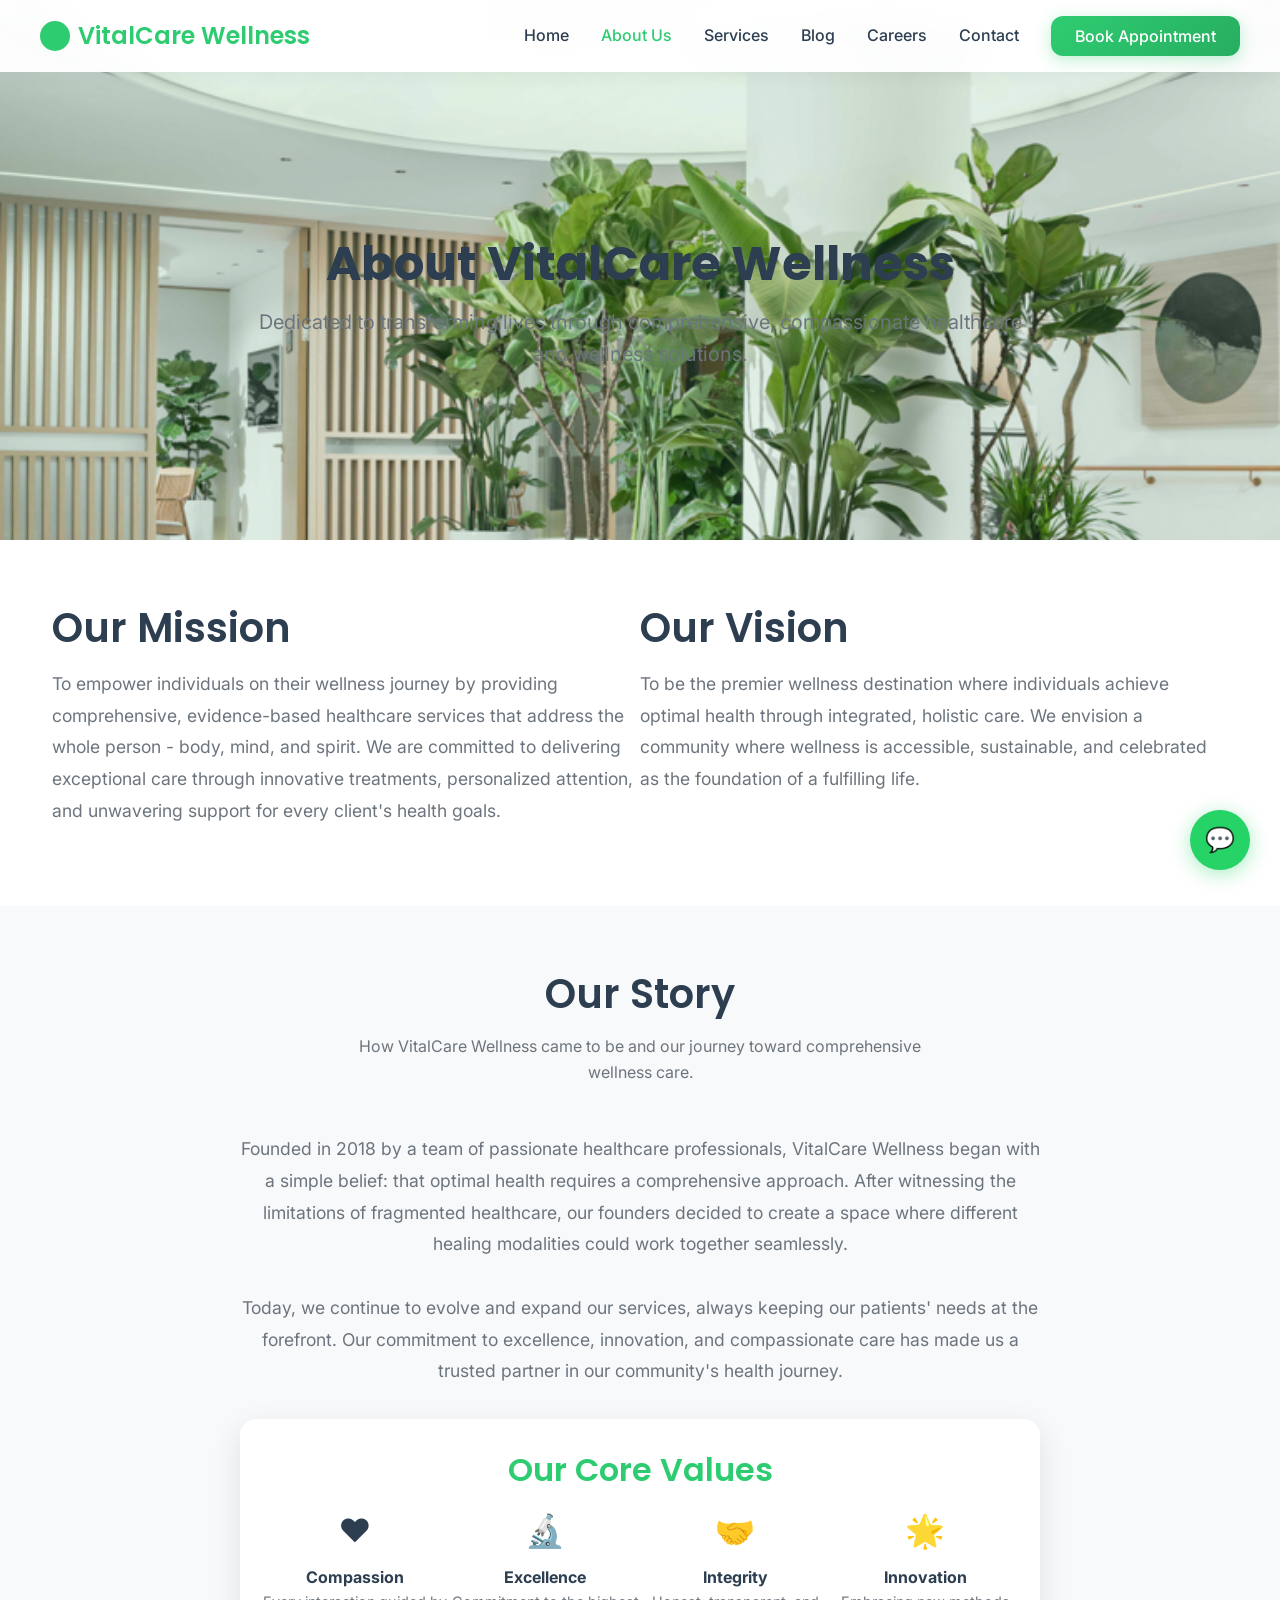
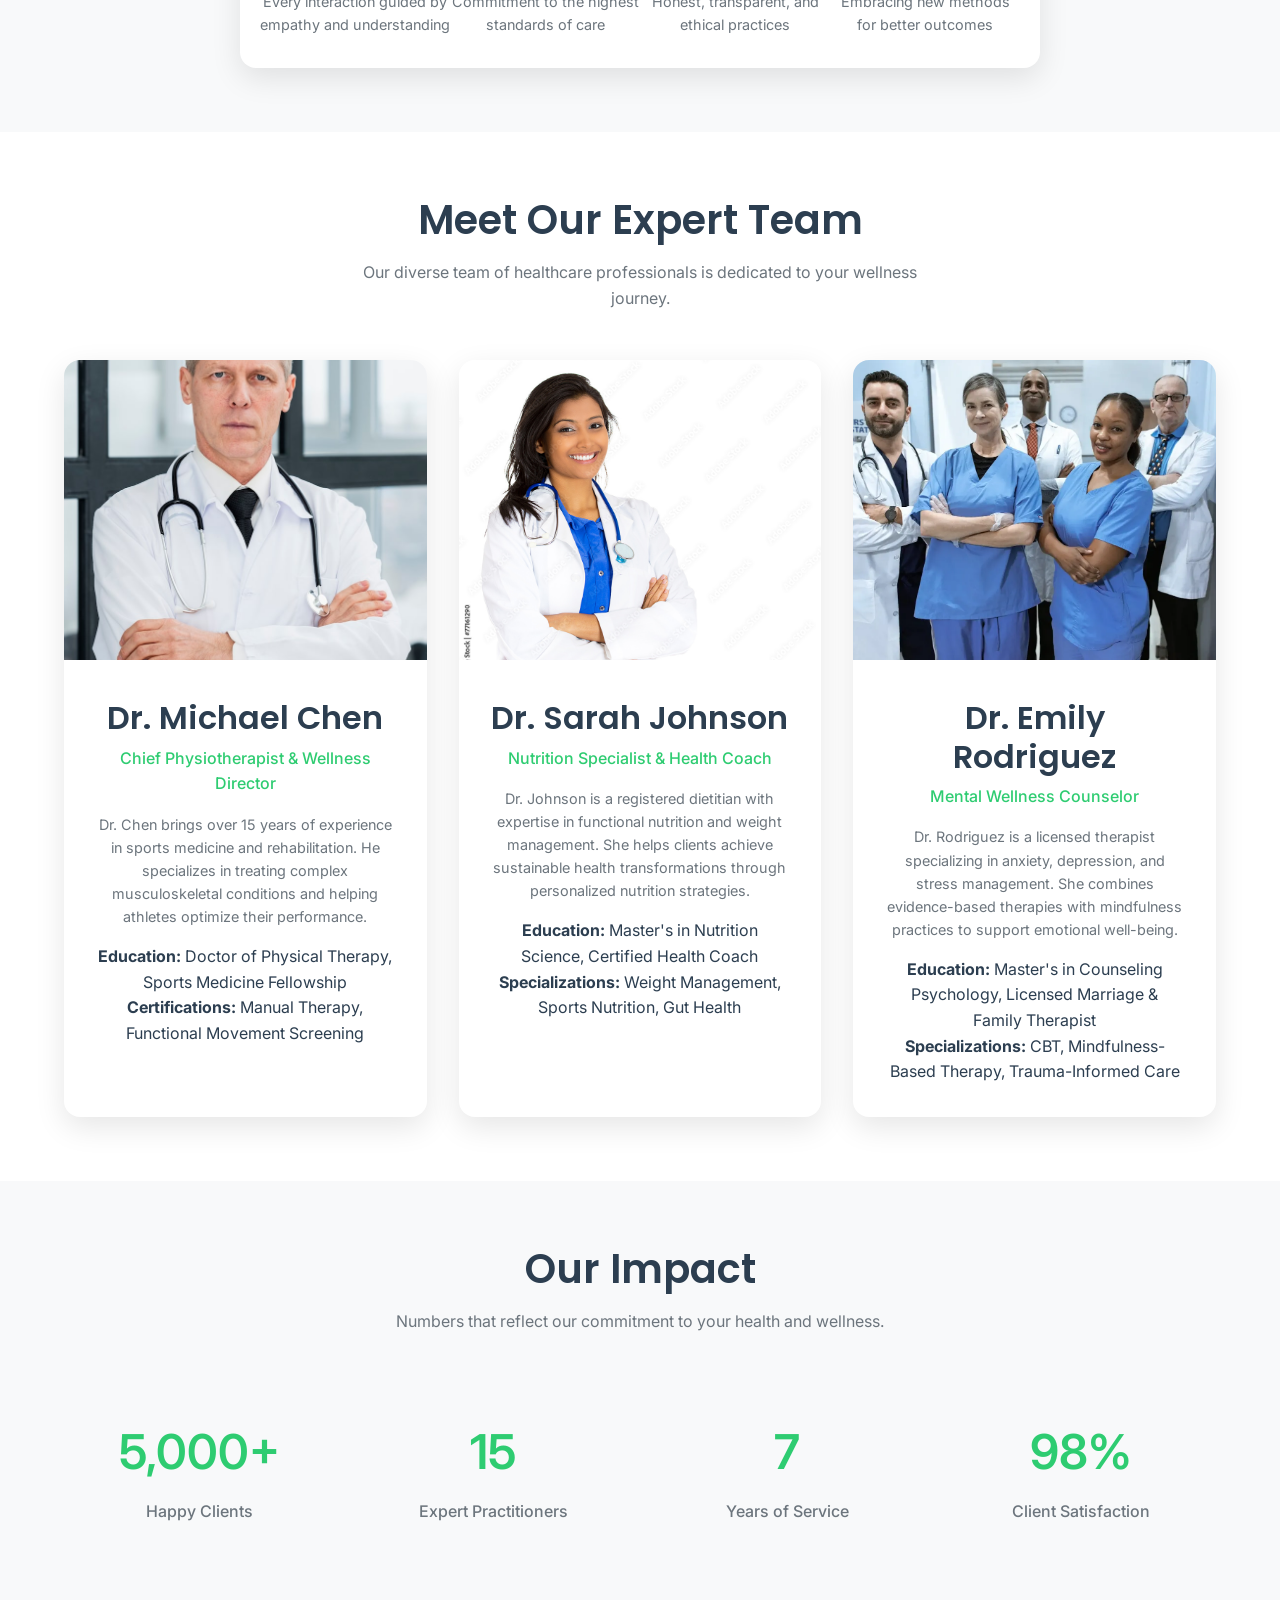
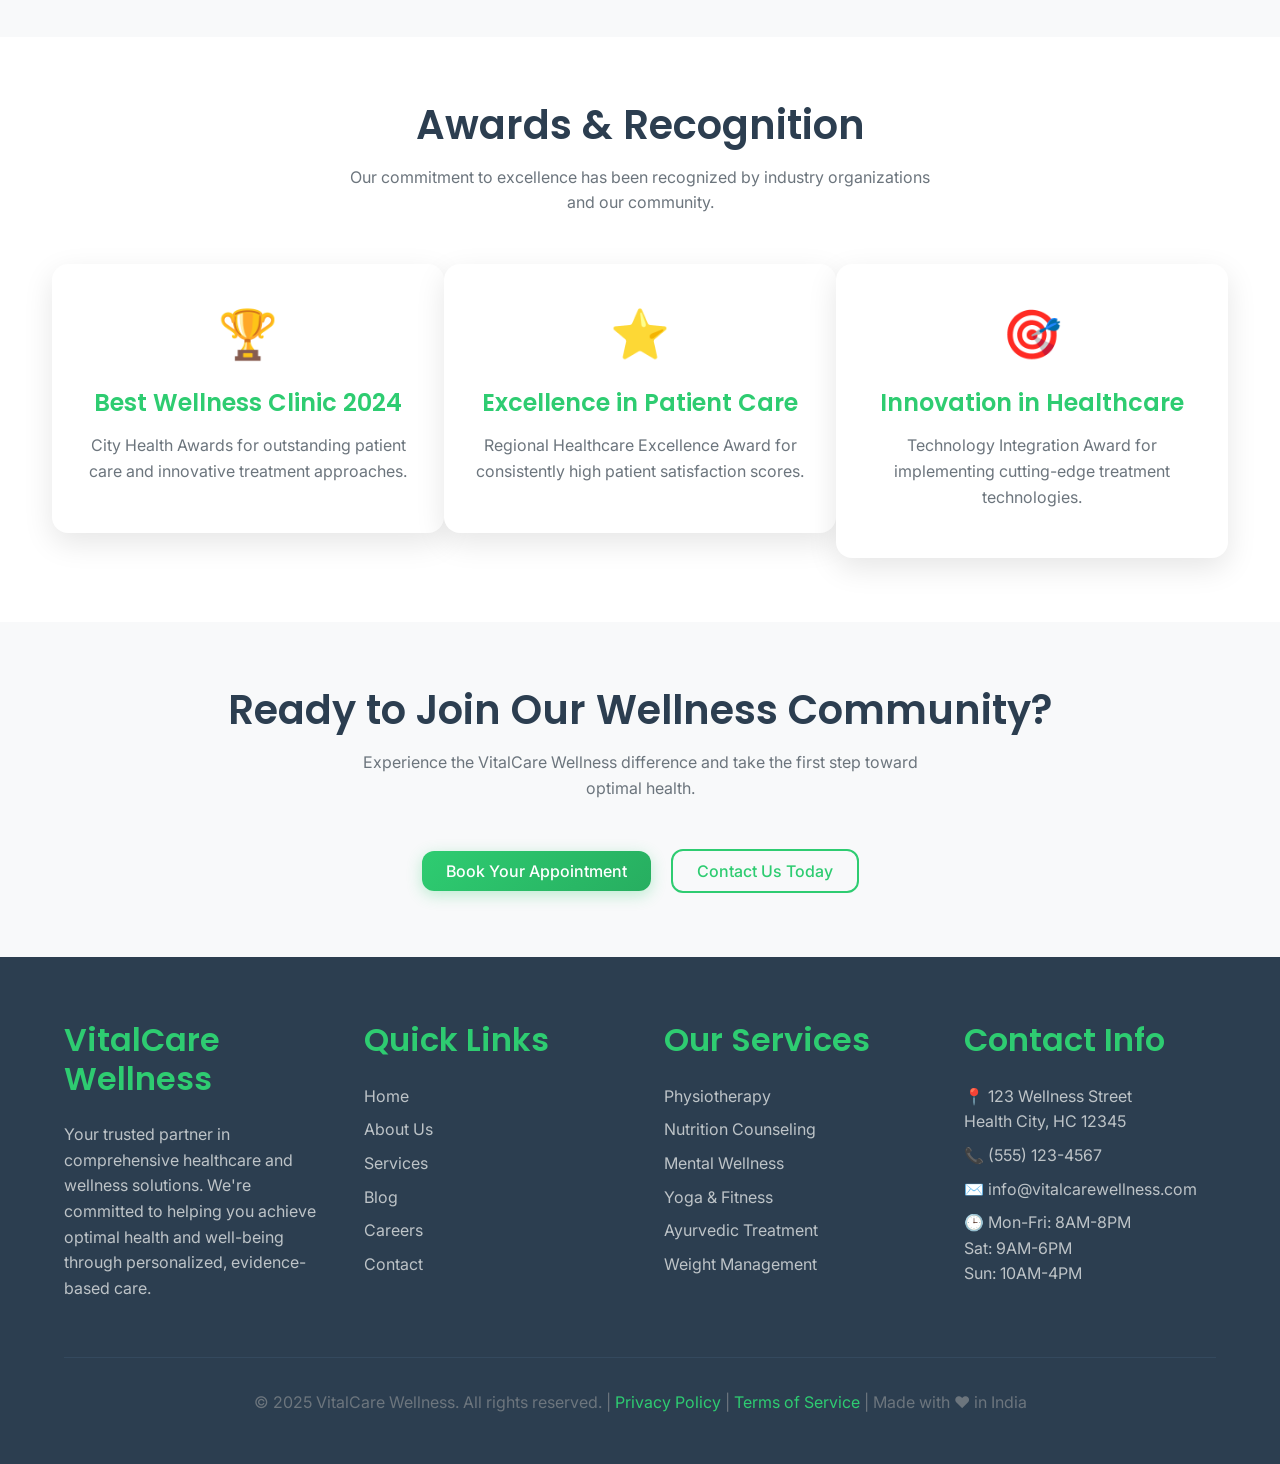
==== about.html @ dd7f4ce3 "Website" ====
<!DOCTYPE html>
<html lang="en">
<head>
    <meta charset="UTF-8">
    <meta name="viewport" content="width=device-width, initial-scale=1.0">
    <meta name="description" content="Learn about VitalCare Wellness - our mission, vision, and dedicated team of healthcare professionals committed to your well-being.">
    <meta name="keywords" content="about VitalCare Wellness, healthcare team, mission, vision, wellness clinic">
    <title>About Us - VitalCare Wellness</title>
    <link rel="stylesheet" href="./css/styles.css">
    <link rel="icon" type="image/x-icon" href="data:image/svg+xml,<svg xmlns='http://www.w3.org/2000/svg' viewBox='0 0 100 100'><text y='.9em' font-size='90'>🏥</text></svg>">
</head>
<body>
    <!-- Header -->
    <header class="header" id="header">
        <nav class="navbar container">
            <a href="index.html" class="logo">VitalCare Wellness</a>
            
            <ul class="nav-menu">
                <li class="nav-item">
                    <a href="index.html" class="nav-link">Home</a>
                </li>
                <li class="nav-item">
                    <a href="about.html" class="nav-link active">About Us</a>
                </li>
                <li class="nav-item dropdown">
                    <a href="index.html#services" class="nav-link">Services</a>
                    <ul class="dropdown-menu">
                        <li><a href="services/physiotherapy.html" class="dropdown-item">Physiotherapy</a></li>
                        <li><a href="services/nutrition.html" class="dropdown-item">Nutrition Counseling</a></li>
                        <li><a href="services/mental-wellness.html" class="dropdown-item">Mental Wellness</a></li>
                        <li><a href="services/yoga-fitness.html" class="dropdown-item">Yoga & Fitness</a></li>
                        <li><a href="services/ayurveda.html" class="dropdown-item">Ayurvedic Treatment</a></li>
                        <li><a href="services/weight-management.html" class="dropdown-item">Weight Management</a></li>
                    </ul>
                </li>
                <li class="nav-item">
                    <a href="blog.html" class="nav-link">Blog</a>
                </li>
                <li class="nav-item">
                    <a href="career.html" class="nav-link">Careers</a>
                </li>
                <li class="nav-item">
                    <a href="contact.html" class="nav-link">Contact</a>
                </li>
                <li class="nav-item">
                    <a href="index.html#appointment" class="btn btn-primary">Book Appointment</a>
                </li>
            </ul>
            
            <button class="mobile-menu-toggle">☰</button>
        </nav>
        
        <!-- Mobile Menu -->
        <div class="mobile-menu">
            <ul class="mobile-nav-menu">
                <li><a href="index.html" class="mobile-nav-link">Home</a></li>
                <li><a href="about.html" class="mobile-nav-link">About Us</a></li>
                <li><a href="index.html#services" class="mobile-nav-link">Services</a></li>
                <li><a href="services/physiotherapy.html" class="mobile-nav-link">Physiotherapy</a></li>
                <li><a href="services/nutrition.html" class="mobile-nav-link">Nutrition Counseling</a></li>
                <li><a href="services/mental-wellness.html" class="mobile-nav-link">Mental Wellness</a></li>
                <li><a href="services/yoga-fitness.html" class="mobile-nav-link">Yoga & Fitness</a></li>
                <li><a href="services/ayurveda.html" class="mobile-nav-link">Ayurvedic Treatment</a></li>
                <li><a href="services/weight-management.html" class="mobile-nav-link">Weight Management</a></li>
                <li><a href="blog.html" class="mobile-nav-link">Blog</a></li>
                <li><a href="career.html" class="mobile-nav-link">Careers</a></li>
                <li><a href="contact.html" class="mobile-nav-link">Contact</a></li>
                <li><a href="index.html#appointment" class="btn btn-primary">Book Appointment</a></li>
            </ul>
        </div>
    </header>

    <!-- Hero Section -->
    <section class="hero" style="background: linear-gradient(135deg, rgba(46, 204, 113, 0.1), rgba(39, 174, 96, 0.1)), url('./images/clinic-interior.jpg') center/cover; min-height: 60vh;">
        <div class="container">
            <div class="hero-content" style="padding-top: 100px; text-align: center;">
                <h1 class="hero-title" style="font-size: 3rem; margin-bottom: 1rem;">About VitalCare Wellness</h1>
                <p class="hero-subtitle" style="font-size: 1.25rem; max-width: 800px; margin: 0 auto 2rem;">Dedicated to transforming lives through comprehensive, compassionate healthcare and wellness solutions.</p>
            </div>
        </div>
    </section>

    <!-- Mission & Vision -->
    <section class="section">
        <div class="container">
            <div class="row">
                <div class="col-6">
                    <h2>Our Mission</h2>
                    <p style="font-size: 1.1rem; color: var(--text-light); line-height: 1.8;">To empower individuals on their wellness journey by providing comprehensive, evidence-based healthcare services that address the whole person - body, mind, and spirit. We are committed to delivering exceptional care through innovative treatments, personalized attention, and unwavering support for every client's health goals.</p>
                </div>
                <div class="col-6">
                    <h2>Our Vision</h2>
                    <p style="font-size: 1.1rem; color: var(--text-light); line-height: 1.8;">To be the premier wellness destination where individuals achieve optimal health through integrated, holistic care. We envision a community where wellness is accessible, sustainable, and celebrated as the foundation of a fulfilling life.</p>
                </div>
            </div>
        </div>
    </section>

    <!-- Our Story -->
    <section class="section bg-light">
        <div class="container">
            <div class="section-title">
                <h2>Our Story</h2>
                <p class="section-subtitle">How VitalCare Wellness came to be and our journey toward comprehensive wellness care.</p>
            </div>
            
            <div style="max-width: 800px; margin: 0 auto; text-align: center;">
                <p style="font-size: 1.1rem; color: var(--text-light); line-height: 1.8; margin-bottom: 2rem;">Founded in 2018 by a team of passionate healthcare professionals, VitalCare Wellness began with a simple belief: that optimal health requires a comprehensive approach. After witnessing the limitations of fragmented healthcare, our founders decided to create a space where different healing modalities could work together seamlessly.</p>
                
                <p style="font-size: 1.1rem; color: var(--text-light); line-height: 1.8; margin-bottom: 2rem;">Today, we continue to evolve and expand our services, always keeping our patients' needs at the forefront. Our commitment to excellence, innovation, and compassionate care has made us a trusted partner in our community's health journey.</p>
                
                <div style="background: var(--white); padding: 2rem; border-radius: var(--border-radius-lg); box-shadow: 0 10px 30px rgba(0, 0, 0, 0.1); margin-top: 2rem;">
                    <h3 style="color: var(--primary-green); margin-bottom: 1rem;">Our Core Values</h3>
                    <div class="row">
                        <div class="col-3">
                            <div style="text-align: center;">
                                <div style="font-size: 2rem; margin-bottom: 0.5rem;">❤️</div>
                                <strong>Compassion</strong>
                                <p style="color: var(--text-light); font-size: 0.9rem; margin: 0;">Every interaction guided by empathy and understanding</p>
                            </div>
                        </div>
                        <div class="col-3">
                            <div style="text-align: center;">
                                <div style="font-size: 2rem; margin-bottom: 0.5rem;">🔬</div>
                                <strong>Excellence</strong>
                                <p style="color: var(--text-light); font-size: 0.9rem; margin: 0;">Commitment to the highest standards of care</p>
                            </div>
                        </div>
                        <div class="col-3">
                            <div style="text-align: center;">
                                <div style="font-size: 2rem; margin-bottom: 0.5rem;">🤝</div>
                                <strong>Integrity</strong>
                                <p style="color: var(--text-light); font-size: 0.9rem; margin: 0;">Honest, transparent, and ethical practices</p>
                            </div>
                        </div>
                        <div class="col-3">
                            <div style="text-align: center;">
                                <div style="font-size: 2rem; margin-bottom: 0.5rem;">🌟</div>
                                <strong>Innovation</strong>
                                <p style="color: var(--text-light); font-size: 0.9rem; margin: 0;">Embracing new methods for better outcomes</p>
                            </div>
                        </div>
                    </div>
                </div>
            </div>
        </div>
    </section>

    <!-- Team Section -->
    <section class="section">
        <div class="container">
            <div class="section-title">
                <h2>Meet Our Expert Team</h2>
                <p class="section-subtitle">Our diverse team of healthcare professionals is dedicated to your wellness journey.</p>
            </div>
            
            <div class="team-grid">
                <div class="team-card">
                    <img src="./images/doctor-male.jpg" alt="Dr. Michael Chen" class="team-image">
                    <div class="team-content">
                        <h3 class="team-name">Dr. Michael Chen</h3>
                        <p class="team-specialization">Chief Physiotherapist & Wellness Director</p>
                        <p class="team-bio">Dr. Chen brings over 15 years of experience in sports medicine and rehabilitation. He specializes in treating complex musculoskeletal conditions and helping athletes optimize their performance.</p>
                        <div style="margin-top: 1rem;">
                            <strong>Education:</strong> Doctor of Physical Therapy, Sports Medicine Fellowship<br>
                            <strong>Certifications:</strong> Manual Therapy, Functional Movement Screening
                        </div>
                    </div>
                </div>
                
                <div class="team-card">
                    <img src="./images/doctor-female.jpg" alt="Dr. Sarah Johnson" class="team-image">
                    <div class="team-content">
                        <h3 class="team-name">Dr. Sarah Johnson</h3>
                        <p class="team-specialization">Nutrition Specialist & Health Coach</p>
                        <p class="team-bio">Dr. Johnson is a registered dietitian with expertise in functional nutrition and weight management. She helps clients achieve sustainable health transformations through personalized nutrition strategies.</p>
                        <div style="margin-top: 1rem;">
                            <strong>Education:</strong> Master's in Nutrition Science, Certified Health Coach<br>
                            <strong>Specializations:</strong> Weight Management, Sports Nutrition, Gut Health
                        </div>
                    </div>
                </div>
                
                <div class="team-card">
                    <img src="./images/team-member.jpg" alt="Dr. Emily Rodriguez" class="team-image">
                    <div class="team-content">
                        <h3 class="team-name">Dr. Emily Rodriguez</h3>
                        <p class="team-specialization">Mental Wellness Counselor</p>
                        <p class="team-bio">Dr. Rodriguez is a licensed therapist specializing in anxiety, depression, and stress management. She combines evidence-based therapies with mindfulness practices to support emotional well-being.</p>
                        <div style="margin-top: 1rem;">
                            <strong>Education:</strong> Master's in Counseling Psychology, Licensed Marriage & Family Therapist<br>
                            <strong>Specializations:</strong> CBT, Mindfulness-Based Therapy, Trauma-Informed Care
                        </div>
                    </div>
                </div>
            </div>
        </div>
    </section>

    <!-- Statistics -->
    <section class="section bg-light">
        <div class="container">
            <div class="section-title">
                <h2>Our Impact</h2>
                <p class="section-subtitle">Numbers that reflect our commitment to your health and wellness.</p>
            </div>
            
            <div class="row">
                <div class="col-3">
                    <div style="text-align: center; padding: 2rem;">
                        <div style="font-size: 3rem; font-weight: 600; color: var(--primary-green); margin-bottom: 0.5rem;">5,000+</div>
                        <p style="color: var(--text-light); font-weight: 500;">Happy Clients</p>
                    </div>
                </div>
                <div class="col-3">
                    <div style="text-align: center; padding: 2rem;">
                        <div style="font-size: 3rem; font-weight: 600; color: var(--primary-green); margin-bottom: 0.5rem;">15</div>
                        <p style="color: var(--text-light); font-weight: 500;">Expert Practitioners</p>
                    </div>
                </div>
                <div class="col-3">
                    <div style="text-align: center; padding: 2rem;">
                        <div style="font-size: 3rem; font-weight: 600; color: var(--primary-green); margin-bottom: 0.5rem;">7</div>
                        <p style="color: var(--text-light); font-weight: 500;">Years of Service</p>
                    </div>
                </div>
                <div class="col-3">
                    <div style="text-align: center; padding: 2rem;">
                        <div style="font-size: 3rem; font-weight: 600; color: var(--primary-green); margin-bottom: 0.5rem;">98%</div>
                        <p style="color: var(--text-light); font-weight: 500;">Client Satisfaction</p>
                    </div>
                </div>
            </div>
        </div>
    </section>

    <!-- Awards & Recognition -->
    <section class="section">
        <div class="container">
            <div class="section-title">
                <h2>Awards & Recognition</h2>
                <p class="section-subtitle">Our commitment to excellence has been recognized by industry organizations and our community.</p>
            </div>
            
            <div class="row">
                <div class="col-4">
                    <div style="background: var(--white); padding: 2rem; border-radius: var(--border-radius-lg); box-shadow: 0 10px 30px rgba(0, 0, 0, 0.1); text-align: center;">
                        <div style="font-size: 3rem; margin-bottom: 1rem;">🏆</div>
                        <h4 style="color: var(--primary-green); margin-bottom: 1rem;">Best Wellness Clinic 2024</h4>
                        <p style="color: var(--text-light);">City Health Awards for outstanding patient care and innovative treatment approaches.</p>
                    </div>
                </div>
                
                <div class="col-4">
                    <div style="background: var(--white); padding: 2rem; border-radius: var(--border-radius-lg); box-shadow: 0 10px 30px rgba(0, 0, 0, 0.1); text-align: center;">
                        <div style="font-size: 3rem; margin-bottom: 1rem;">⭐</div>
                        <h4 style="color: var(--primary-green); margin-bottom: 1rem;">Excellence in Patient Care</h4>
                        <p style="color: var(--text-light);">Regional Healthcare Excellence Award for consistently high patient satisfaction scores.</p>
                    </div>
                </div>
                
                <div class="col-4">
                    <div style="background: var(--white); padding: 2rem; border-radius: var(--border-radius-lg); box-shadow: 0 10px 30px rgba(0, 0, 0, 0.1); text-align: center;">
                        <div style="font-size: 3rem; margin-bottom: 1rem;">🎯</div>
                        <h4 style="color: var(--primary-green); margin-bottom: 1rem;">Innovation in Healthcare</h4>
                        <p style="color: var(--text-light);">Technology Integration Award for implementing cutting-edge treatment technologies.</p>
                    </div>
                </div>
            </div>
        </div>
    </section>

    <!-- CTA Section -->
    <section class="section bg-light">
        <div class="container">
            <div class="section-title">
                <h2>Ready to Join Our Wellness Community?</h2>
                <p class="section-subtitle">Experience the VitalCare Wellness difference and take the first step toward optimal health.</p>
            </div>
            
            <div class="text-center">
                <a href="index.html#appointment" class="btn btn-primary" style="margin-right: 1rem;">Book Your Appointment</a>
                <a href="contact.html" class="btn btn-outline">Contact Us Today</a>
            </div>
        </div>
    </section>

    <!-- Footer -->
    <footer class="footer">
        <div class="container">
            <div class="footer-content">
                <div class="footer-section">
                    <h3>VitalCare Wellness</h3>
                    <p>Your trusted partner in comprehensive healthcare and wellness solutions. We're committed to helping you achieve optimal health and well-being through personalized, evidence-based care.</p>
                </div>
                
                <div class="footer-section">
                    <h3>Quick Links</h3>
                    <ul class="footer-links">
                        <li><a href="index.html">Home</a></li>
                        <li><a href="about.html">About Us</a></li>
                        <li><a href="index.html#services">Services</a></li>
                        <li><a href="blog.html">Blog</a></li>
                        <li><a href="career.html">Careers</a></li>
                        <li><a href="contact.html">Contact</a></li>
                    </ul>
                </div>
                
                <div class="footer-section">
                    <h3>Our Services</h3>
                    <ul class="footer-links">
                        <li><a href="services/physiotherapy.html">Physiotherapy</a></li>
                        <li><a href="services/nutrition.html">Nutrition Counseling</a></li>
                        <li><a href="services/mental-wellness.html">Mental Wellness</a></li>
                        <li><a href="services/yoga-fitness.html">Yoga & Fitness</a></li>
                        <li><a href="services/ayurveda.html">Ayurvedic Treatment</a></li>
                        <li><a href="services/weight-management.html">Weight Management</a></li>
                    </ul>
                </div>
                
                <div class="footer-section">
                    <h3>Contact Info</h3>
                    <p>📍 123 Wellness Street<br>Health City, HC 12345</p>
                    <p>📞 (555) 123-4567</p>
                    <p>✉️ info@vitalcarewellness.com</p>
                    <p>🕒 Mon-Fri: 8AM-8PM<br>Sat: 9AM-6PM<br>Sun: 10AM-4PM</p>
                </div>
            </div>
            
            <div class="footer-bottom">
                <p>&copy; 2025 VitalCare Wellness. All rights reserved. | <a href="privacy.html">Privacy Policy</a> | <a href="terms.html">Terms of Service</a> | Made with ❤️ in India</p>
            </div>
        </div>
    </footer>

    <!-- WhatsApp Button -->
    <a href="#" class="whatsapp-btn" title="Chat with us on WhatsApp">💬</a>

    <script src="./js/main.js"></script>
</body>
</html>
---- css/styles.css ----
/* Import Fonts */
@import url('https://fonts.googleapis.com/css2?family=Poppins:wght@600&family=Inter:wght@400;500;600&display=swap');

/* CSS Variables - Design System */
:root {
  /* Colors */
  --primary-green: #2ecc71;
  --secondary-green: #27ae60;
  --accent-orange: #d4a574;
  --background-light: #f8f9fa;
  --white: #ffffff;
  --text-dark: #2c3e50;
  --text-light: #6c757d;
  --border-light: #e9ecef;
  --shadow-green: rgba(46, 204, 113, 0.1);
  
  /* Typography */
  --font-heading: 'Poppins', sans-serif;
  --font-body: 'Inter', sans-serif;
  
  /* Spacing */
  --spacing-xs: 0.5rem;
  --spacing-sm: 1rem;
  --spacing-md: 1.5rem;
  --spacing-lg: 2rem;
  --spacing-xl: 3rem;
  --spacing-xxl: 4rem;
  
  /* Border Radius */
  --border-radius: 0.75rem;
  --border-radius-lg: 1rem;
  
  /* Transitions */
  --transition: all 0.3s cubic-bezier(0.4, 0, 0.2, 1);
  --transition-fast: all 0.2s ease;
}

/* Reset and Base Styles */
* {
  margin: 0;
  padding: 0;
  box-sizing: border-box;
}

html {
  scroll-behavior: smooth;
  font-size: 16px;
}

body {
  font-family: var(--font-body);
  color: var(--text-dark);
  line-height: 1.6;
  background-color: var(--white);
}

/* Typography */
h1, h2, h3, h4, h5, h6 {
  font-family: var(--font-heading);
  font-weight: 600;
  line-height: 1.2;
  margin-bottom: var(--spacing-sm);
}

h1 { font-size: 3rem; }
h2 { font-size: 2.5rem; }
h3 { font-size: 2rem; }
h4 { font-size: 1.5rem; }
h5 { font-size: 1.25rem; }
h6 { font-size: 1rem; }

p {
  margin-bottom: var(--spacing-sm);
  color: var(--text-light);
}

a {
  color: var(--primary-green);
  text-decoration: none;
  transition: var(--transition-fast);
}

a:hover {
  color: var(--secondary-green);
}

/* Container and Layout */
.container {
  max-width: 1200px;
  margin: 0 auto;
  padding: 0 var(--spacing-md);
}

.container-fluid {
  width: 100%;
  padding: 0 var(--spacing-md);
}

/* Grid System */
.row {
  display: flex;
  flex-wrap: wrap;
  margin: 0 calc(var(--spacing-md) * -0.5);
}

.col {
  flex: 1;
  padding: 0 calc(var(--spacing-md) * 0.5);
}

.col-1 { flex: 0 0 8.333333%; max-width: 8.333333%; }
.col-2 { flex: 0 0 16.666667%; max-width: 16.666667%; }
.col-3 { flex: 0 0 25%; max-width: 25%; }
.col-4 { flex: 0 0 33.333333%; max-width: 33.333333%; }
.col-6 { flex: 0 0 50%; max-width: 50%; }
.col-8 { flex: 0 0 66.666667%; max-width: 66.666667%; }
.col-9 { flex: 0 0 75%; max-width: 75%; }
.col-12 { flex: 0 0 100%; max-width: 100%; }

/* Header and Navigation */
.header {
  position: fixed;
  top: 0;
  left: 0;
  right: 0;
  z-index: 1000;
  background: rgba(255, 255, 255, 0.95);
  backdrop-filter: blur(10px);
  transition: var(--transition);
  box-shadow: 0 2px 20px rgba(0, 0, 0, 0.05);
}

.header.scrolled {
  background: rgba(255, 255, 255, 0.98);
  box-shadow: 0 2px 30px rgba(0, 0, 0, 0.1);
}

.navbar {
  display: flex;
  align-items: center;
  justify-content: space-between;
  padding: var(--spacing-sm) 0;
}

.logo {
  display: flex;
  align-items: center;
  font-family: var(--font-heading);
  font-size: 1.5rem;
  font-weight: 600;
  color: var(--primary-green);
}

.logo::before {
  content: '';
  display: inline-block;
  width: 30px;
  height: 30px;
  background: var(--primary-green);
  border-radius: 50%;
  margin-right: var(--spacing-xs);
  position: relative;
}

.nav-menu {
  display: flex;
  list-style: none;
  align-items: center;
  gap: var(--spacing-lg);
}

.nav-item {
  position: relative;
}

.nav-link {
  color: var(--text-dark);
  font-weight: 500;
  padding: var(--spacing-xs) 0;
  transition: var(--transition-fast);
}

.nav-link:hover,
.nav-link.active {
  color: var(--primary-green);
}

.dropdown {
  position: relative;
}

.dropdown-menu {
  position: absolute;
  top: 100%;
  left: 0;
  background: var(--white);
  box-shadow: 0 10px 40px rgba(0, 0, 0, 0.1);
  border-radius: var(--border-radius);
  padding: var(--spacing-sm);
  min-width: 200px;
  opacity: 0;
  visibility: hidden;
  transform: translateY(-10px);
  transition: var(--transition);
}

.dropdown:hover .dropdown-menu {
  opacity: 1;
  visibility: visible;
  transform: translateY(0);
}

.dropdown-item {
  display: block;
  padding: var(--spacing-xs) var(--spacing-sm);
  color: var(--text-dark);
  border-radius: calc(var(--border-radius) * 0.5);
  transition: var(--transition-fast);
}

.dropdown-item:hover {
  background: var(--background-light);
  color: var(--primary-green);
}

/* Mobile Menu */
.mobile-menu-toggle {
  display: none;
  background: none;
  border: none;
  font-size: 1.5rem;
  color: var(--text-dark);
  cursor: pointer;
}

.mobile-menu {
  position: fixed;
  top: 0;
  right: -100%;
  width: 300px;
  height: 100vh;
  background: var(--white);
  box-shadow: -5px 0 20px rgba(0, 0, 0, 0.1);
  transition: var(--transition);
  z-index: 1001;
  padding: var(--spacing-lg);
}

.mobile-menu.active {
  right: 0;
}

.mobile-nav-menu {
  list-style: none;
  margin-top: var(--spacing-xxl);
}

.mobile-nav-menu li {
  margin-bottom: var(--spacing-md);
}

.mobile-nav-link {
  display: block;
  color: var(--text-dark);
  font-weight: 500;
  padding: var(--spacing-sm) 0;
  border-bottom: 1px solid var(--border-light);
  transition: var(--transition-fast);
}

.mobile-nav-link:hover {
  color: var(--primary-green);
}

/* Buttons */
.btn {
  display: inline-block;
  padding: 12px 24px;
  border: none;
  border-radius: var(--border-radius);
  font-weight: 500;
  text-align: center;
  cursor: pointer;
  transition: var(--transition);
  text-decoration: none;
  font-size: 1rem;
  line-height: 1;
}

.btn-primary {
  background: linear-gradient(135deg, var(--primary-green), var(--secondary-green));
  color: var(--white);
  box-shadow: 0 4px 15px rgba(46, 204, 113, 0.3);
}

.btn-primary:hover {
  transform: translateY(-2px);
  box-shadow: 0 8px 25px rgba(46, 204, 113, 0.4);
  color: var(--white);
}

.btn-secondary {
  background: var(--accent-orange);
  color: var(--white);
}

.btn-secondary:hover {
  background: #c49565;
  transform: translateY(-2px);
  color: var(--white);
}

.btn-outline {
  background: transparent;
  color: var(--primary-green);
  border: 2px solid var(--primary-green);
}

.btn-outline:hover {
  background: var(--primary-green);
  color: var(--white);
}

/* Hero Section */
.hero {
  min-height: 100vh;
  background: linear-gradient(135deg, rgba(46, 204, 113, 0.1), rgba(39, 174, 96, 0.1)), url('../images/hero-wellness.jpg') center/cover;
  display: flex;
  align-items: center;
  position: relative;
  color: var(--text-dark);
}

.hero-content {
  padding-top: 80px;
}

.hero-title {
  font-size: 3.5rem;
  font-weight: 700;
  margin-bottom: var(--spacing-md);
  color: var(--text-dark);
  line-height: 1.1;
}

.hero-subtitle {
  font-size: 1.25rem;
  margin-bottom: var(--spacing-xl);
  color: var(--text-light);
  max-width: 600px;
}

.hero-buttons {
  display: flex;
  gap: var(--spacing-md);
  margin-bottom: var(--spacing-xl);
}

.appointment-card {
  background: var(--white);
  border-radius: var(--border-radius-lg);
  padding: var(--spacing-xl);
  box-shadow: 0 20px 60px rgba(0, 0, 0, 0.1);
  border: 1px solid var(--border-light);
  margin-left: var(--spacing-xl);
}

.appointment-card h3 {
  color: var(--primary-green);
  margin-bottom: var(--spacing-lg);
}

/* Forms */
.form-group {
  margin-bottom: var(--spacing-md);
}

.form-label {
  display: block;
  margin-bottom: var(--spacing-xs);
  font-weight: 500;
  color: var(--text-dark);
}

.form-control {
  width: 100%;
  padding: 12px 16px;
  border: 2px solid var(--border-light);
  border-radius: var(--border-radius);
  font-size: 1rem;
  transition: var(--transition-fast);
  background: var(--white);
}

.form-control:focus {
  outline: none;
  border-color: var(--primary-green);
  box-shadow: 0 0 0 3px var(--shadow-green);
}

.form-select {
  appearance: none;
  background-image: url("data:image/svg+xml;charset=US-ASCII,<svg xmlns='http://www.w3.org/2000/svg' viewBox='0 0 4 5'><path fill='%23666' d='M2 0L0 2h4zm0 5L0 3h4z'/></svg>");
  background-repeat: no-repeat;
  background-position: right 12px center;
  background-size: 12px;
}

/* Sections */
.section {
  padding: var(--spacing-xxl) 0;
}

.section-title {
  text-align: center;
  margin-bottom: var(--spacing-xl);
}

.section-subtitle {
  text-align: center;
  max-width: 600px;
  margin: 0 auto var(--spacing-xl);
  color: var(--text-light);
}

.bg-light {
  background: var(--background-light);
}

/* Service Cards */
.services-grid {
  display: grid;
  grid-template-columns: repeat(auto-fit, minmax(350px, 1fr));
  gap: var(--spacing-lg);
  margin-top: var(--spacing-xl);
}

.service-card {
  background: var(--white);
  border-radius: var(--border-radius-lg);
  overflow: hidden;
  box-shadow: 0 10px 30px rgba(0, 0, 0, 0.1);
  transition: var(--transition);
  border: 1px solid var(--border-light);
}

.service-card:hover {
  transform: translateY(-8px);
  box-shadow: 0 20px 50px rgba(0, 0, 0, 0.15);
}

.service-image {
  width: 100%;
  height: 200px;
  object-fit: cover;
}

.service-content {
  padding: var(--spacing-lg);
}

.service-icon {
  width: 60px;
  height: 60px;
  background: linear-gradient(135deg, var(--primary-green), var(--secondary-green));
  border-radius: 50%;
  display: flex;
  align-items: center;
  justify-content: center;
  margin-bottom: var(--spacing-md);
  color: var(--white);
  font-size: 1.5rem;
}

.service-title {
  color: var(--text-dark);
  margin-bottom: var(--spacing-sm);
}

.service-description {
  color: var(--text-light);
  margin-bottom: var(--spacing-md);
}

/* Feature Cards */
.features-grid {
  display: grid;
  grid-template-columns: repeat(auto-fit, minmax(250px, 1fr));
  gap: var(--spacing-lg);
}

.feature-card {
  text-align: center;
  padding: var(--spacing-lg);
  background: var(--white);
  border-radius: var(--border-radius-lg);
  box-shadow: 0 5px 20px rgba(0, 0, 0, 0.08);
  transition: var(--transition);
  border: 1px solid var(--border-light);
}

.feature-card:hover {
  transform: translateY(-5px);
  box-shadow: 0 10px 30px rgba(0, 0, 0, 0.12);
}

.feature-icon {
  width: 80px;
  height: 80px;
  background: linear-gradient(135deg, var(--accent-orange), #e6c8a0);
  border-radius: 50%;
  display: flex;
  align-items: center;
  justify-content: center;
  margin: 0 auto var(--spacing-md);
  color: var(--white);
  font-size: 2rem;
}

/* Team Cards */
.team-grid {
  display: grid;
  grid-template-columns: repeat(auto-fit, minmax(300px, 1fr));
  gap: var(--spacing-lg);
}

.team-card {
  background: var(--white);
  border-radius: var(--border-radius-lg);
  overflow: hidden;
  box-shadow: 0 10px 30px rgba(0, 0, 0, 0.1);
  transition: var(--transition);
  text-align: center;
}

.team-card:hover {
  transform: translateY(-5px);
  box-shadow: 0 15px 40px rgba(0, 0, 0, 0.15);
}

.team-image {
  width: 100%;
  height: 300px;
  object-fit: cover;
}

.team-content {
  padding: var(--spacing-lg);
}

.team-name {
  color: var(--text-dark);
  margin-bottom: var(--spacing-xs);
}

.team-specialization {
  color: var(--primary-green);
  font-weight: 500;
  margin-bottom: var(--spacing-sm);
}

.team-bio {
  color: var(--text-light);
  font-size: 0.9rem;
}

/* Testimonials Carousel */
.testimonials {
  background: var(--background-light);
}

.testimonial-carousel {
  position: relative;
  overflow: hidden;
  border-radius: var(--border-radius-lg);
}

.testimonial-track {
  display: flex;
  transition: transform 0.5s ease;
}

.testimonial-slide {
  min-width: 100%;
  padding: var(--spacing-xl);
  background: var(--white);
}

.testimonial-content {
  max-width: 800px;
  margin: 0 auto;
  text-align: center;
}

.testimonial-text {
  font-size: 1.25rem;
  color: var(--text-light);
  margin-bottom: var(--spacing-lg);
  font-style: italic;
}

.testimonial-author {
  display: flex;
  align-items: center;
  justify-content: center;
  gap: var(--spacing-md);
}

.author-image {
  width: 60px;
  height: 60px;
  border-radius: 50%;
  object-fit: cover;
}

.author-info h4 {
  margin-bottom: 0;
  color: var(--text-dark);
}

.author-info p {
  margin: 0;
  color: var(--text-light);
  font-size: 0.9rem;
}

.rating {
  display: flex;
  justify-content: center;
  gap: var(--spacing-xs);
  margin-bottom: var(--spacing-lg);
}

.star {
  color: #ffc107;
  font-size: 1.2rem;
}

.carousel-controls {
  position: absolute;
  bottom: var(--spacing-md);
  left: 50%;
  transform: translateX(-50%);
  display: flex;
  gap: var(--spacing-xs);
}

.carousel-dot {
  width: 12px;
  height: 12px;
  border-radius: 50%;
  background: var(--border-light);
  cursor: pointer;
  transition: var(--transition-fast);
}

.carousel-dot.active {
  background: var(--primary-green);
}

/* Health Calculators */
.calculators-grid {
  display: grid;
  grid-template-columns: repeat(auto-fit, minmax(400px, 1fr));
  gap: var(--spacing-xl);
}

.calculator-card {
  background: var(--white);
  border-radius: var(--border-radius-lg);
  padding: var(--spacing-xl);
  box-shadow: 0 10px 30px rgba(0, 0, 0, 0.1);
  border: 1px solid var(--border-light);
}

.calculator-result {
  background: var(--background-light);
  padding: var(--spacing-md);
  border-radius: var(--border-radius);
  margin-top: var(--spacing-md);
  text-align: center;
}

.result-value {
  font-size: 2rem;
  font-weight: 600;
  color: var(--primary-green);
}

/* Blog Cards */
.blog-grid {
  display: grid;
  grid-template-columns: repeat(auto-fit, minmax(350px, 1fr));
  gap: var(--spacing-lg);
}

.blog-card {
  background: var(--white);
  border-radius: var(--border-radius-lg);
  overflow: hidden;
  box-shadow: 0 10px 30px rgba(0, 0, 0, 0.1);
  transition: var(--transition);
}

.blog-card:hover {
  transform: translateY(-5px);
  box-shadow: 0 15px 40px rgba(0, 0, 0, 0.15);
}

.blog-image {
  width: 100%;
  height: 200px;
  object-fit: cover;
}

.blog-content {
  padding: var(--spacing-lg);
}

.blog-meta {
  color: var(--text-light);
  font-size: 0.9rem;
  margin-bottom: var(--spacing-sm);
}

.blog-title {
  color: var(--text-dark);
  margin-bottom: var(--spacing-sm);
}

.blog-excerpt {
  color: var(--text-light);
  margin-bottom: var(--spacing-md);
}

/* FAQ Accordion */
.faq-accordion {
  max-width: 800px;
  margin: 0 auto;
}

.faq-item {
  background: var(--white);
  border-radius: var(--border-radius);
  margin-bottom: var(--spacing-md);
  box-shadow: 0 2px 10px rgba(0, 0, 0, 0.05);
  border: 1px solid var(--border-light);
}

.faq-question {
  width: 100%;
  padding: var(--spacing-md) var(--spacing-lg);
  background: none;
  border: none;
  text-align: left;
  font-weight: 500;
  color: var(--text-dark);
  cursor: pointer;
  display: flex;
  justify-content: space-between;
  align-items: center;
  transition: var(--transition-fast);
}

.faq-question:hover {
  background: var(--background-light);
}

.faq-icon {
  transition: transform 0.3s ease;
}

.faq-item.active .faq-icon {
  transform: rotate(180deg);
}

.faq-answer {
  padding: 0 var(--spacing-lg) var(--spacing-md);
  color: var(--text-light);
  display: none;
}

.faq-item.active .faq-answer {
  display: block;
}

/* Footer */
.footer {
  background: var(--text-dark);
  color: var(--white);
  padding: var(--spacing-xxl) 0 var(--spacing-lg);
}

.footer-content {
  display: grid;
  grid-template-columns: repeat(auto-fit, minmax(250px, 1fr));
  gap: var(--spacing-xl);
  margin-bottom: var(--spacing-xl);
}

.footer-section h3 {
  color: var(--primary-green);
  margin-bottom: var(--spacing-md);
}

.footer-section p,
.footer-section a {
  color: #bdc3c7;
  margin-bottom: var(--spacing-xs);
}

.footer-section a:hover {
  color: var(--primary-green);
}

.footer-links {
  list-style: none;
}

.footer-links li {
  margin-bottom: var(--spacing-xs);
}

.footer-bottom {
  border-top: 1px solid #34495e;
  padding-top: var(--spacing-lg);
  text-align: center;
  color: #bdc3c7;
}

/* WhatsApp Button */
.whatsapp-btn {
  position: fixed;
  bottom: 30px;
  right: 30px;
  width: 60px;
  height: 60px;
  background: #25d366;
  border-radius: 50%;
  display: flex;
  align-items: center;
  justify-content: center;
  color: white;
  font-size: 1.5rem;
  text-decoration: none;
  box-shadow: 0 4px 20px rgba(37, 211, 102, 0.4);
  z-index: 1000;
  transition: var(--transition);
}

.whatsapp-btn:hover {
  transform: scale(1.1);
  box-shadow: 0 6px 25px rgba(37, 211, 102, 0.6);
  color: white;
}

/* Animations */
@keyframes fadeInUp {
  from {
    opacity: 0;
    transform: translateY(30px);
  }
  to {
    opacity: 1;
    transform: translateY(0);
  }
}

.fade-in-up {
  animation: fadeInUp 0.6s ease forwards;
}

/* Responsive Design */
@media (max-width: 1024px) {
  .hero-title {
    font-size: 3rem;
  }
  
  .col-lg-6 {
    flex: 0 0 50%;
    max-width: 50%;
  }
}

@media (max-width: 768px) {
  :root {
    --spacing-xxl: 3rem;
    --spacing-xl: 2rem;
  }
  
  .mobile-menu-toggle {
    display: block;
  }
  
  .nav-menu {
    display: none;
  }
  
  .hero {
    min-height: 80vh;
    text-align: center;
  }
  
  .hero-title {
    font-size: 2.5rem;
  }
  
  .hero-buttons {
    flex-direction: column;
    align-items: center;
  }
  
  .appointment-card {
    margin-left: 0;
    margin-top: var(--spacing-xl);
  }
  
  .hero-content {
    padding-top: 100px;
  }
  
  .col-sm-12 {
    flex: 0 0 100%;
    max-width: 100%;
  }
  
  .services-grid,
  .features-grid,
  .team-grid,
  .blog-grid {
    grid-template-columns: 1fr;
  }
  
  .calculators-grid {
    grid-template-columns: 1fr;
  }
  
  .footer-content {
    grid-template-columns: 1fr;
    text-align: center;
  }
}

@media (max-width: 480px) {
  .container {
    padding: 0 var(--spacing-sm);
  }
  
  .hero-title {
    font-size: 2rem;
  }
  
  .section {
    padding: var(--spacing-xl) 0;
  }
  
  .appointment-card {
    padding: var(--spacing-lg);
  }
}

/* Utility Classes */
.text-center { text-align: center; }
.text-left { text-align: left; }
.text-right { text-align: right; }

.mb-0 { margin-bottom: 0; }
.mb-1 { margin-bottom: var(--spacing-xs); }
.mb-2 { margin-bottom: var(--spacing-sm); }
.mb-3 { margin-bottom: var(--spacing-md); }
.mb-4 { margin-bottom: var(--spacing-lg); }

.mt-0 { margin-top: 0; }
.mt-1 { margin-top: var(--spacing-xs); }
.mt-2 { margin-top: var(--spacing-sm); }
.mt-3 { margin-top: var(--spacing-md); }
.mt-4 { margin-top: var(--spacing-lg); }

.d-none { display: none; }
.d-block { display: block; }
.d-flex { display: flex; }
.d-grid { display: grid; }

.w-100 { width: 100%; }
.h-100 { height: 100%; }
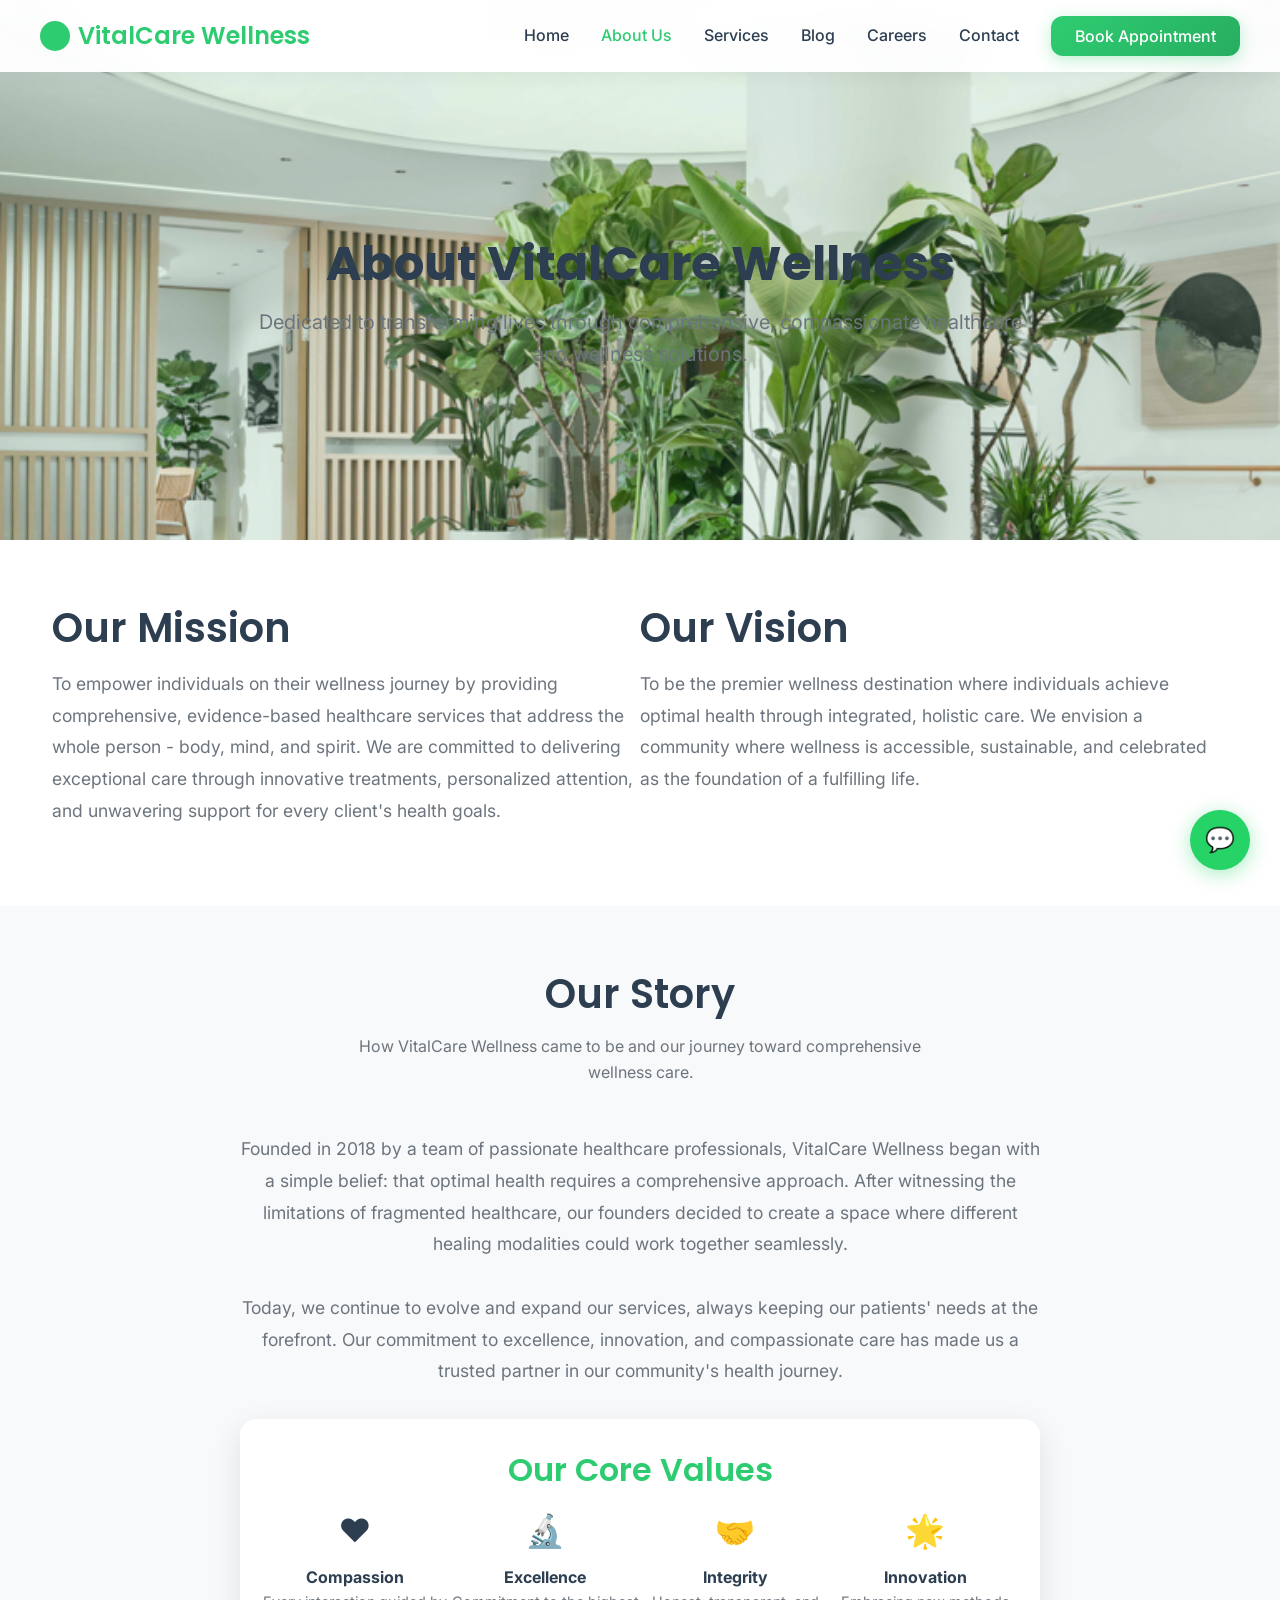
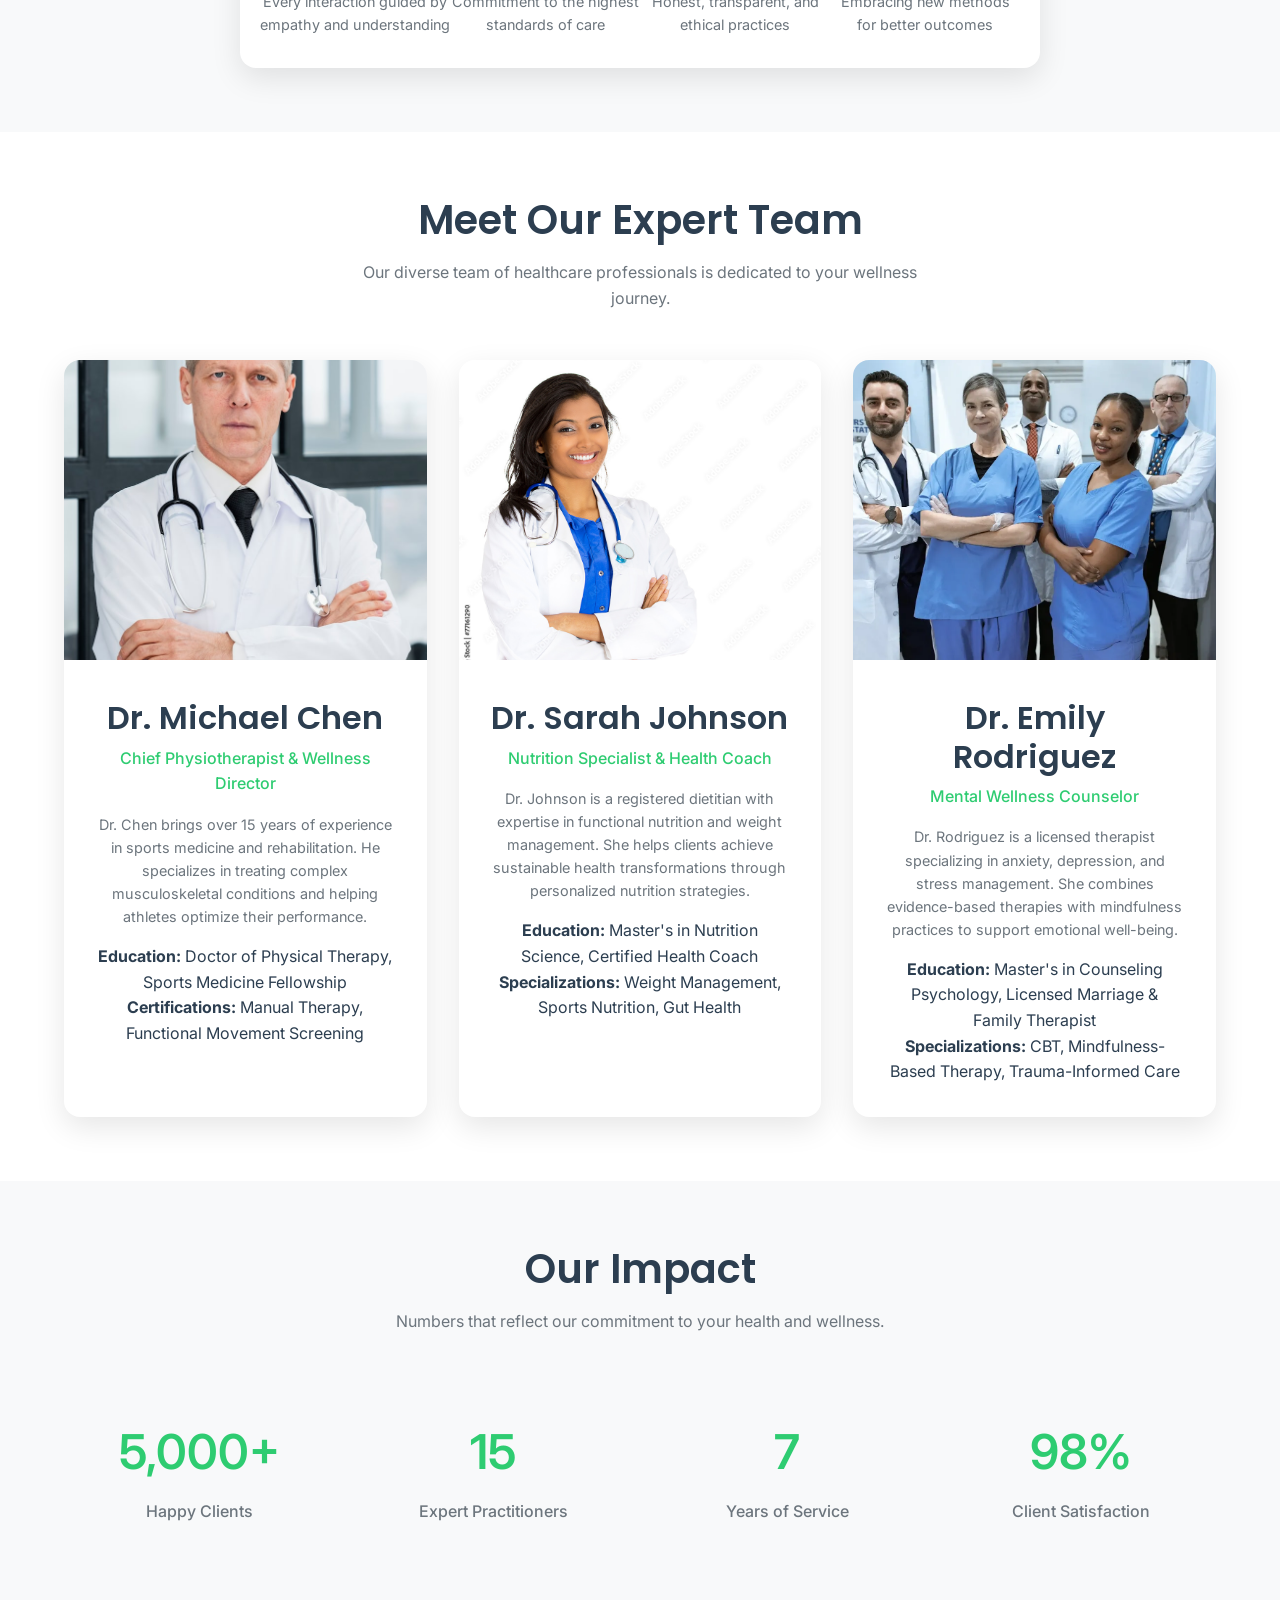
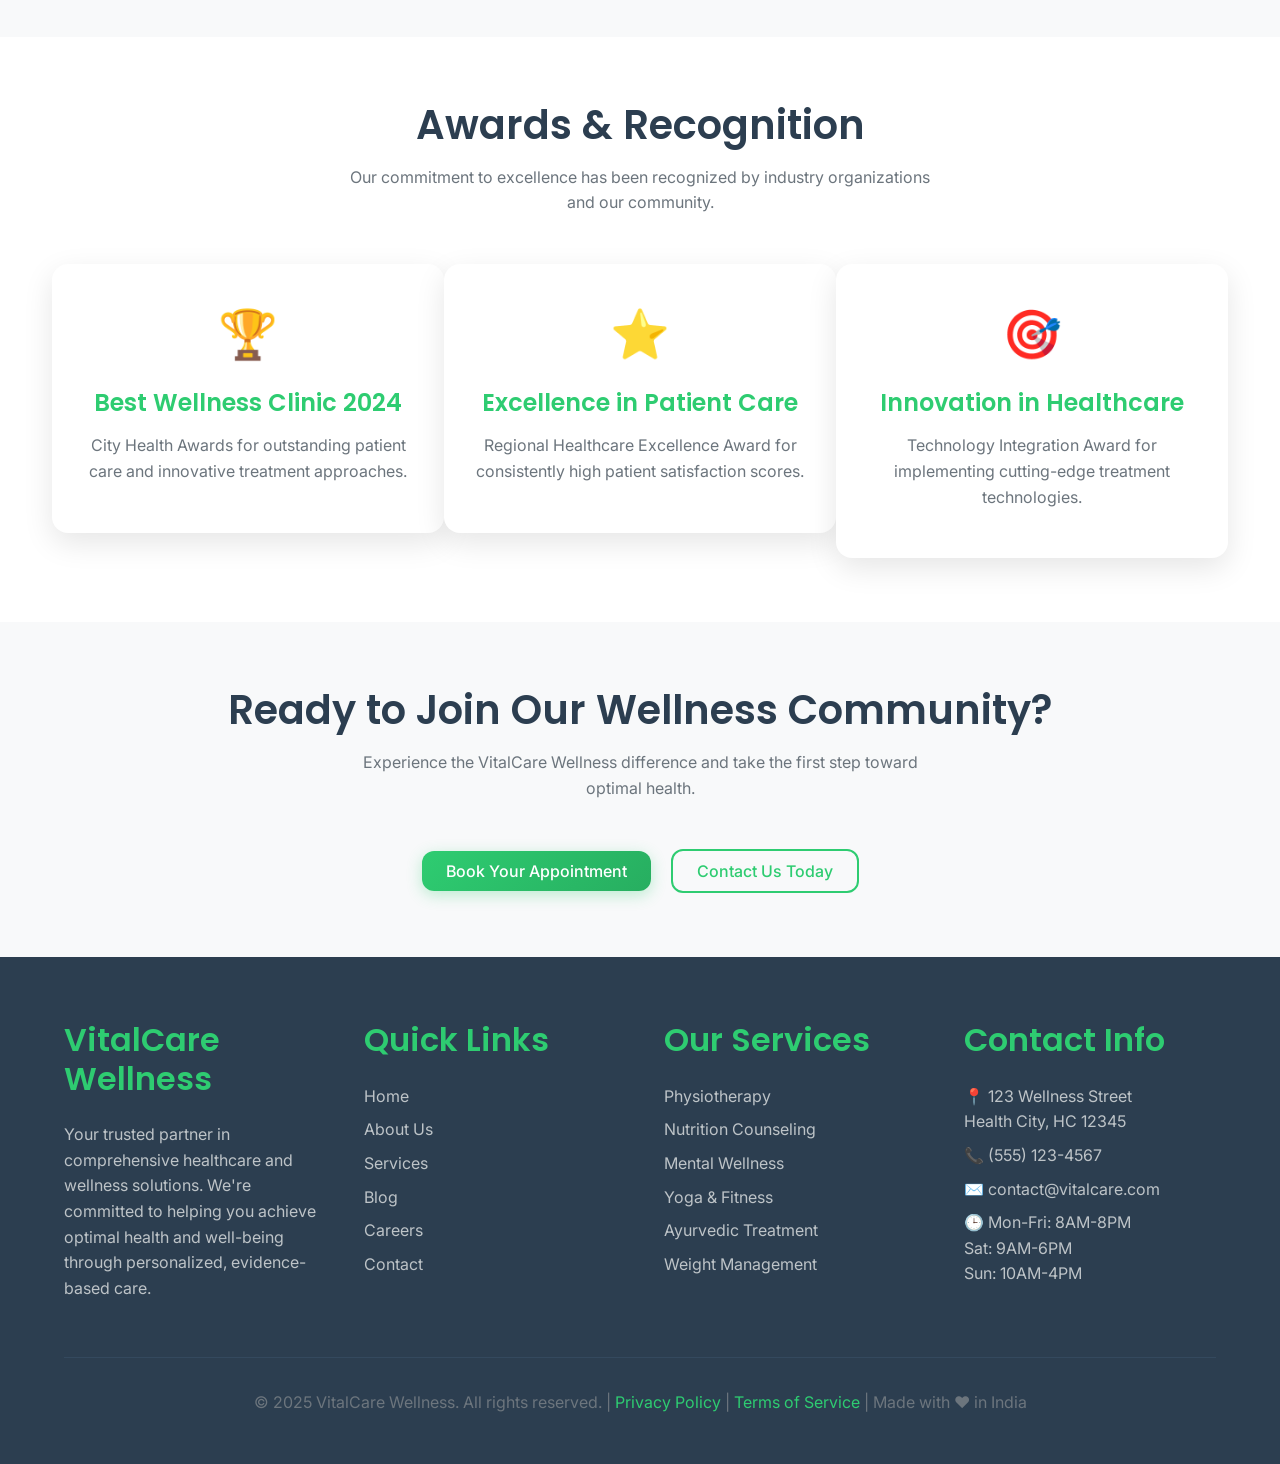
==== commit bfbceba5: "Fix website functionality and display issues ## Changes Made:  ### 1. Fixed Appointment Form Functio" ====
--- a/about.html
+++ b/about.html
@@ -322,7 +322,7 @@
                     <h3>Contact Info</h3>
                     <p>📍 123 Wellness Street<br>Health City, HC 12345</p>
                     <p>📞 (555) 123-4567</p>
-                    <p>✉️ info@vitalcarewellness.com</p>
+                    <p>✉️ contact@vitalcare.com</p>
                     <p>🕒 Mon-Fri: 8AM-8PM<br>Sat: 9AM-6PM<br>Sun: 10AM-4PM</p>
                 </div>
             </div>
--- a/css/styles.css
+++ b/css/styles.css
@@ -887,57 +887,68 @@
     --spacing-xxl: 3rem;
     --spacing-xl: 2rem;
   }
-  
+
   .mobile-menu-toggle {
     display: block;
   }
-  
+
   .nav-menu {
     display: none;
   }
-  
+
   .hero {
     min-height: 80vh;
     text-align: center;
   }
-  
+
   .hero-title {
     font-size: 2.5rem;
   }
-  
+
   .hero-buttons {
     flex-direction: column;
     align-items: center;
   }
-  
+
   .appointment-card {
     margin-left: 0;
     margin-top: var(--spacing-xl);
   }
-  
+
   .hero-content {
     padding-top: 100px;
   }
-  
-  .col-sm-12 {
+
+  .col-sm-12,
+  .col-3,
+  .col-4,
+  .col-6,
+  .col-8 {
     flex: 0 0 100%;
     max-width: 100%;
-  }
-  
+    margin-bottom: var(--spacing-md);
+  }
+
   .services-grid,
   .features-grid,
   .team-grid,
   .blog-grid {
     grid-template-columns: 1fr;
   }
-  
+
   .calculators-grid {
     grid-template-columns: 1fr;
   }
-  
+
   .footer-content {
     grid-template-columns: 1fr;
     text-align: center;
+  }
+
+  /* Better email and text wrapping on mobile */
+  p, a, span {
+    word-wrap: break-word;
+    overflow-wrap: break-word;
   }
 }
 
@@ -982,4 +993,47 @@
 .d-grid { display: grid; }
 
 .w-100 { width: 100%; }
-.h-100 { height: 100%; }+.h-100 { height: 100%; }
+/* Additional responsive improvements */
+@media (max-width: 480px) {
+  .btn {
+    padding: 10px 20px;
+    font-size: 0.9rem;
+  }
+
+  .form-control {
+    font-size: 16px;
+  }
+
+  .hero-buttons {
+    width: 100%;
+  }
+
+  .hero-buttons .btn {
+    width: 100%;
+    margin-bottom: var(--spacing-sm);
+  }
+}
+
+/* Better email display */
+.email-text, p[style*="Email"], a[href^="mailto"] {
+  word-break: break-all;
+  overflow-wrap: break-word;
+  hyphens: auto;
+}
+
+/* Ensure contact cards are responsive */
+@media (max-width: 992px) {
+  .col-3 {
+    flex: 0 0 50%;
+    max-width: 50%;
+    margin-bottom: var(--spacing-md);
+  }
+}
+
+@media (max-width: 576px) {
+  .col-3 {
+    flex: 0 0 100%;
+    max-width: 100%;
+  }
+}
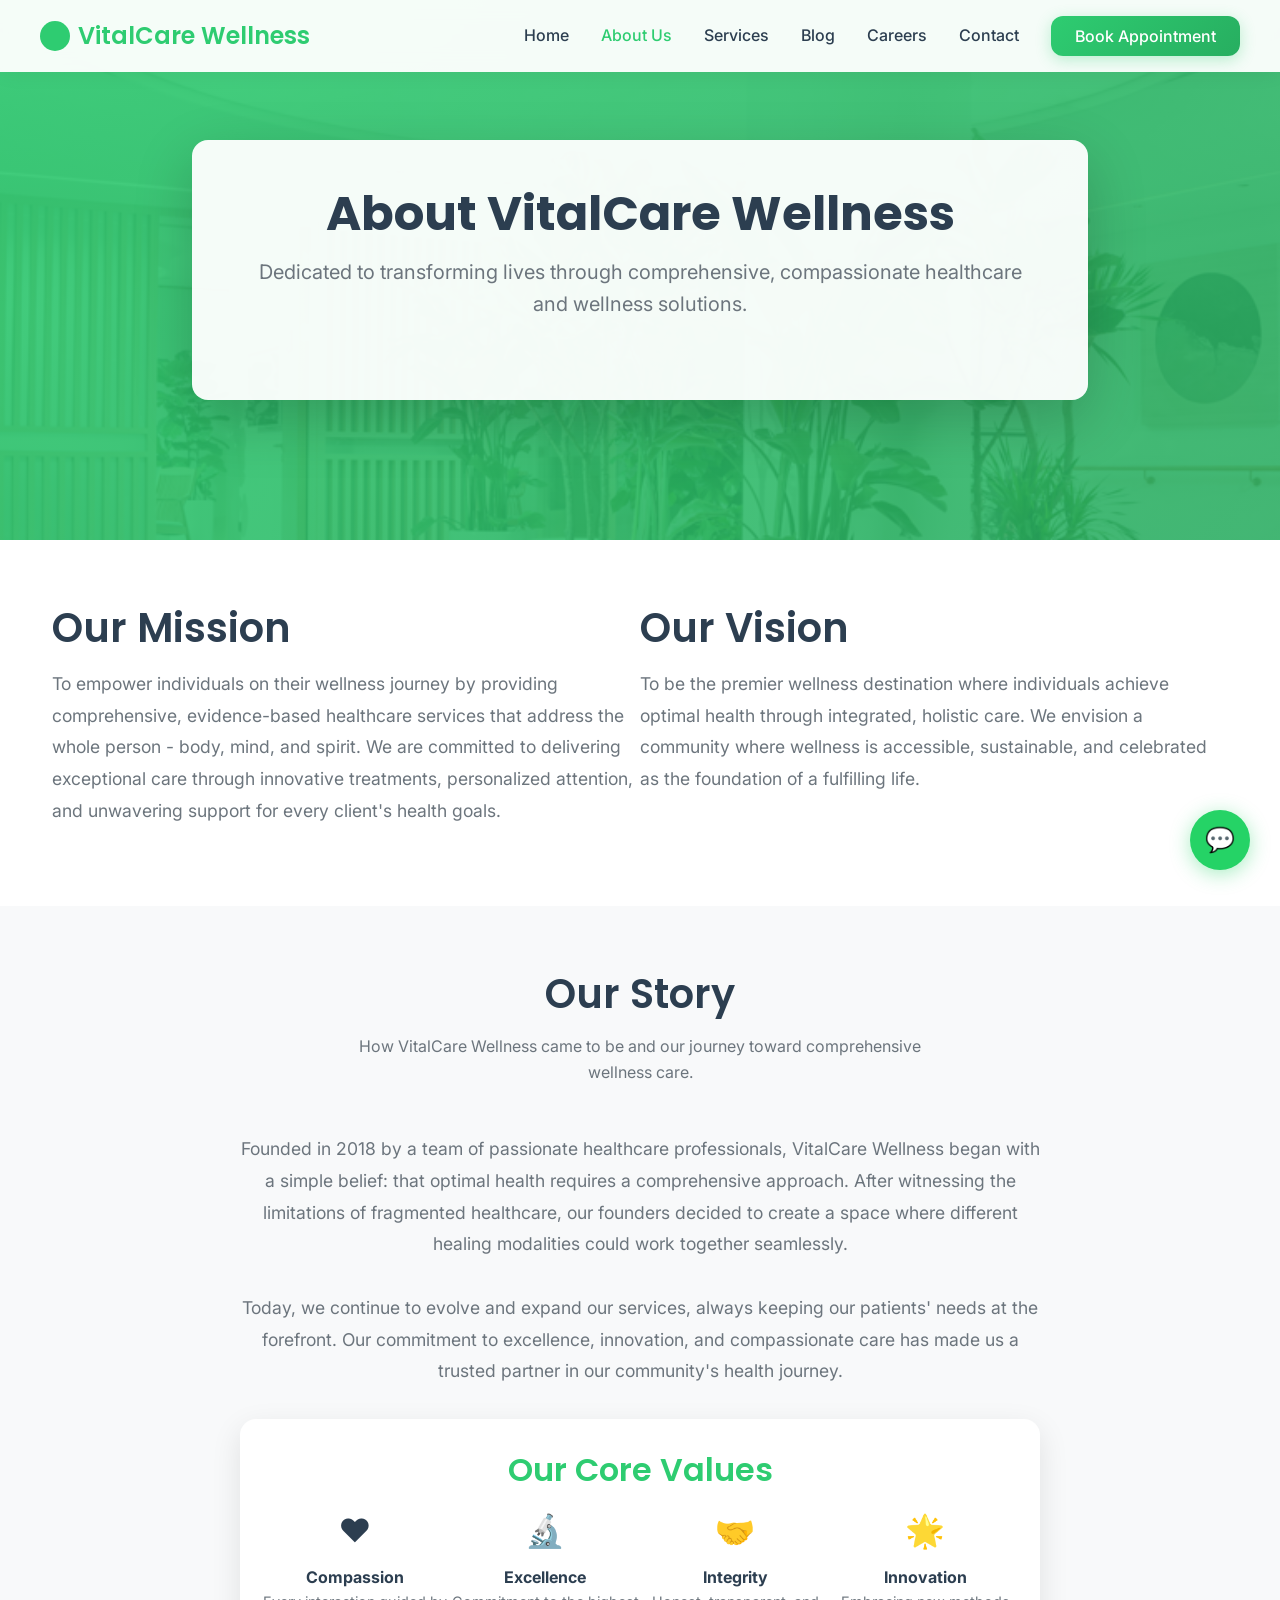
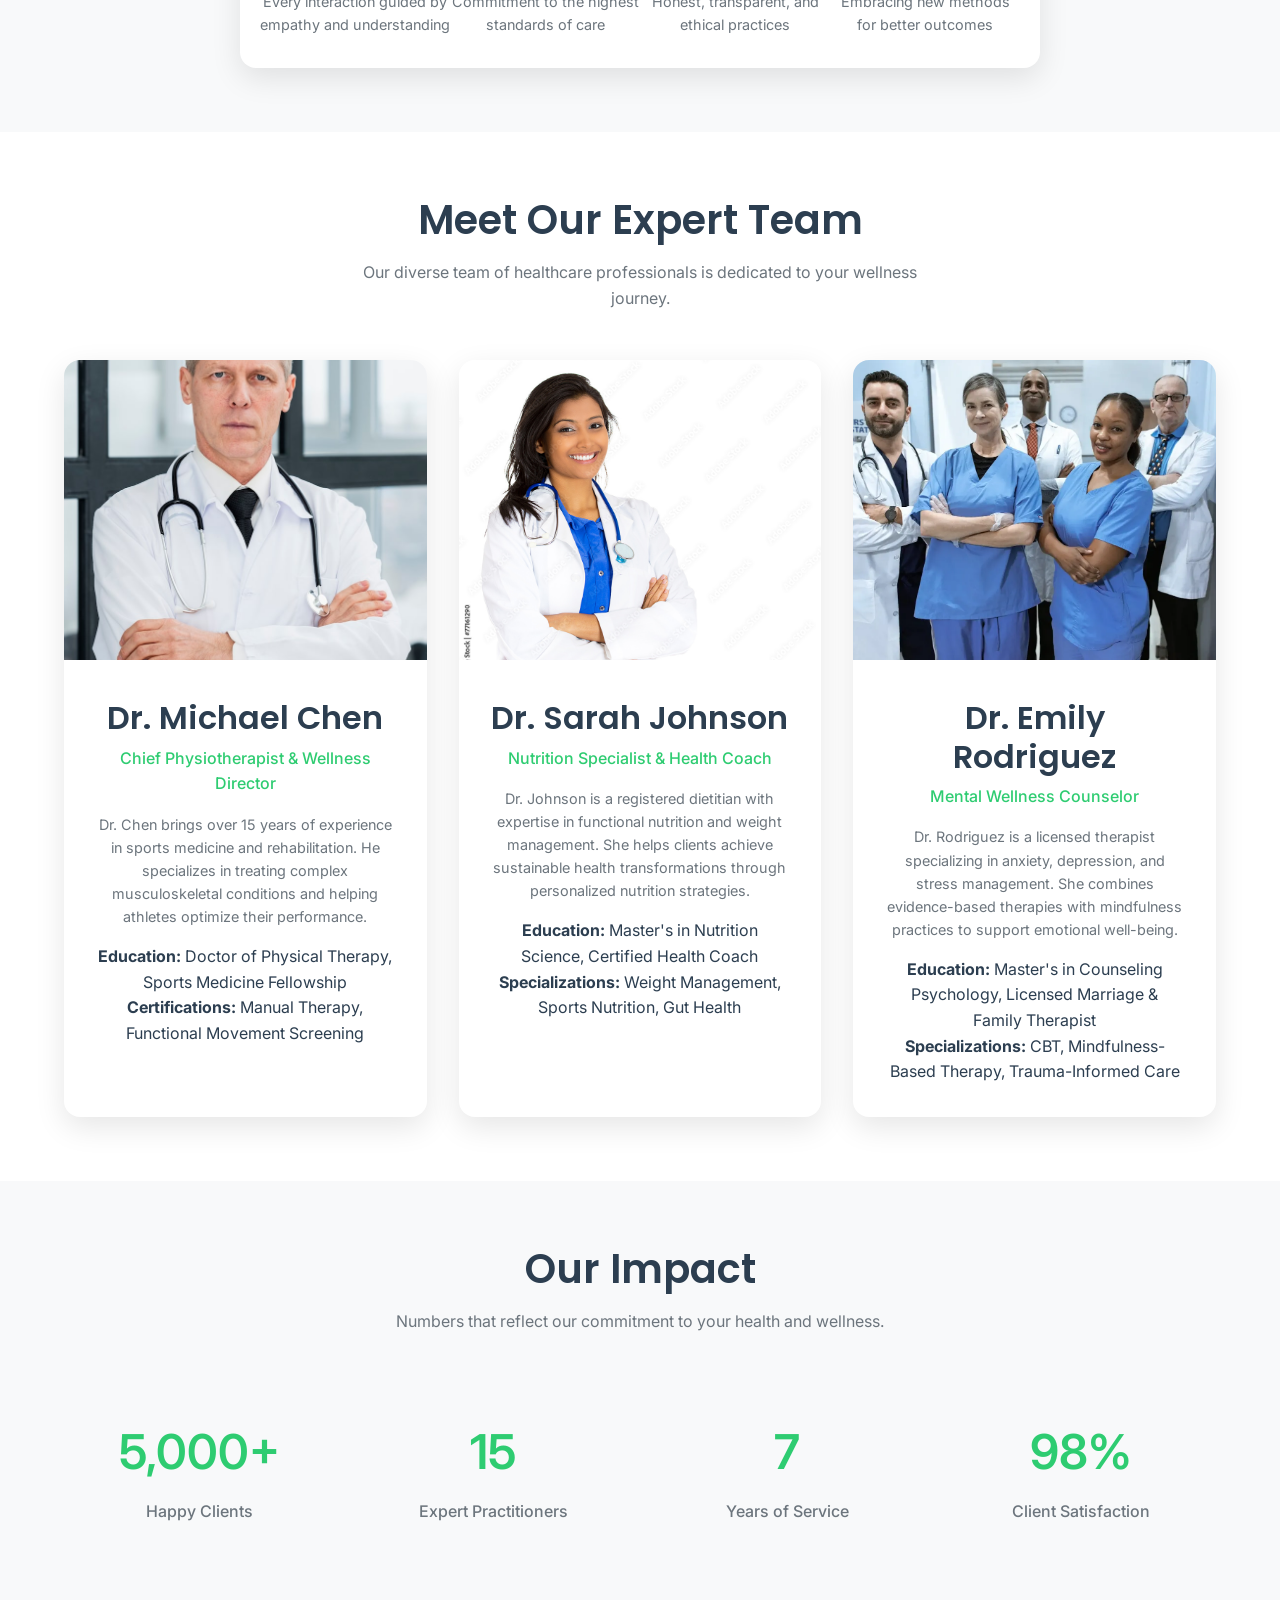
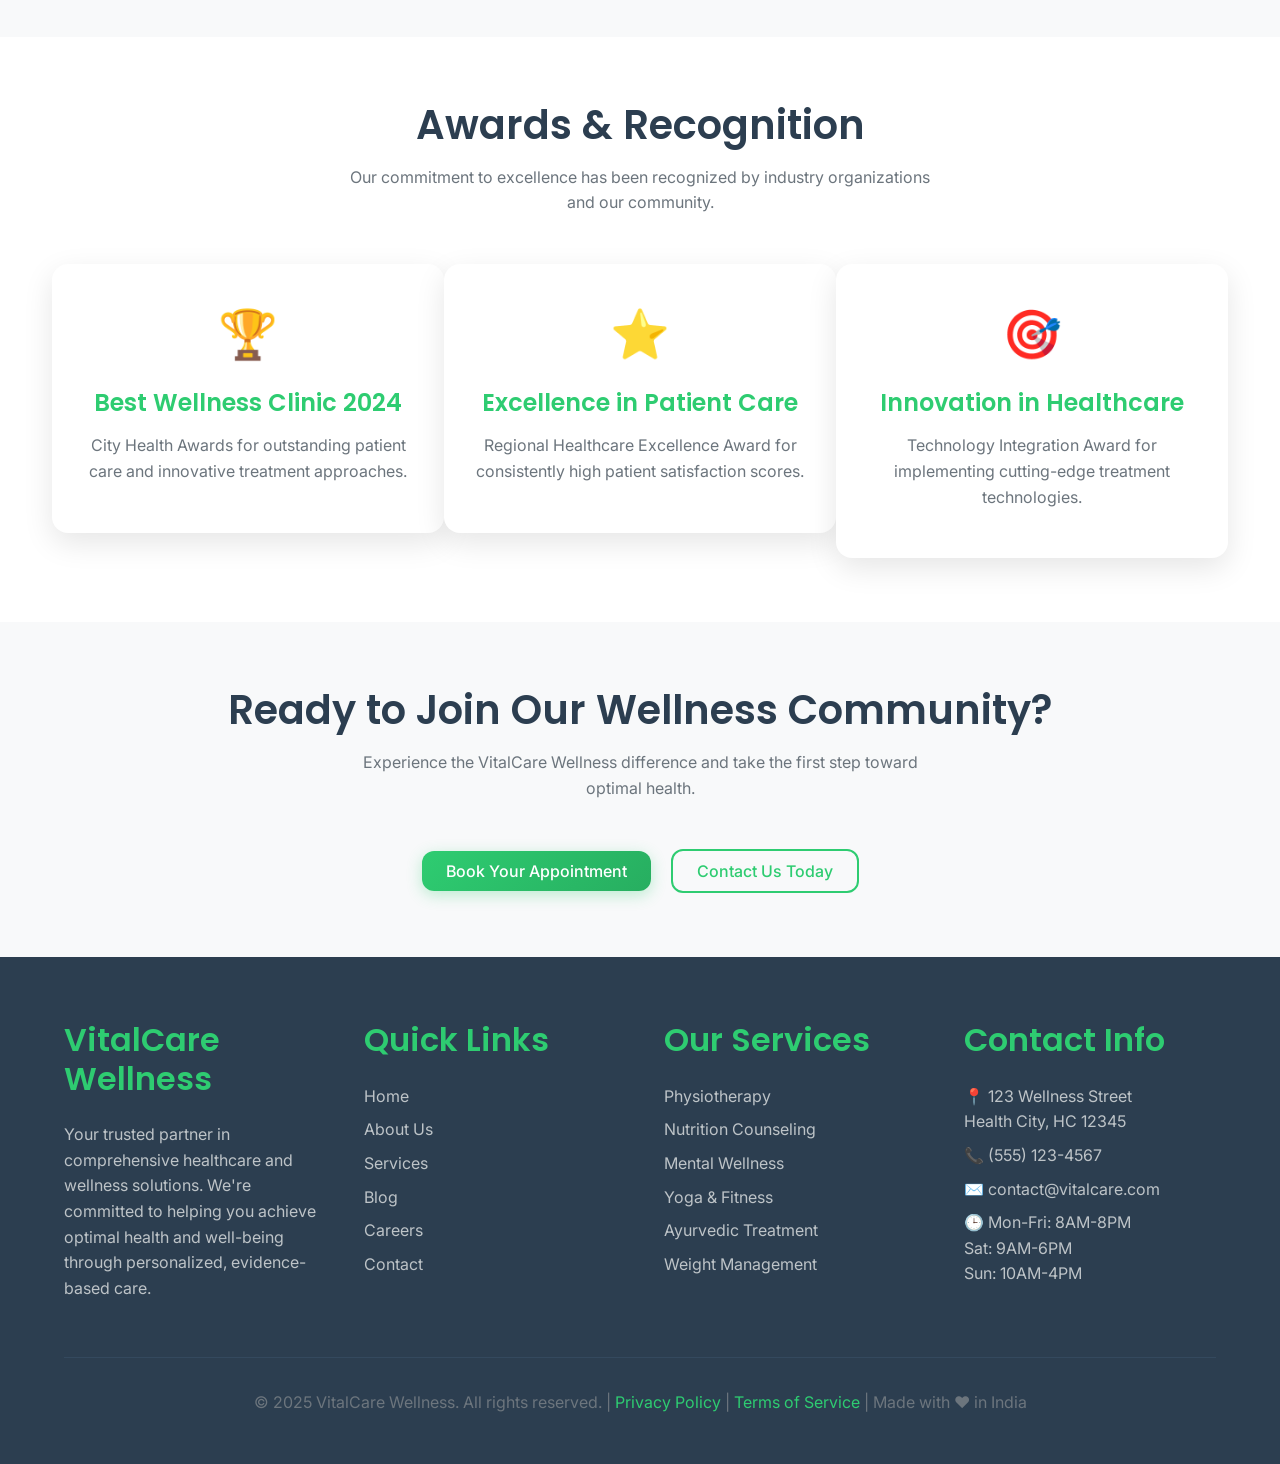
==== commit c4a11393: "Fix banner text overlapping and improve text visibility ## Major Improvements:  ### 1. Fixed Banner " ====
--- a/about.html
+++ b/about.html
@@ -71,11 +71,11 @@
     </header>
 
     <!-- Hero Section -->
-    <section class="hero" style="background: linear-gradient(135deg, rgba(46, 204, 113, 0.1), rgba(39, 174, 96, 0.1)), url('./images/clinic-interior.jpg') center/cover; min-height: 60vh;">
-        <div class="container">
-            <div class="hero-content" style="padding-top: 100px; text-align: center;">
-                <h1 class="hero-title" style="font-size: 3rem; margin-bottom: 1rem;">About VitalCare Wellness</h1>
-                <p class="hero-subtitle" style="font-size: 1.25rem; max-width: 800px; margin: 0 auto 2rem;">Dedicated to transforming lives through comprehensive, compassionate healthcare and wellness solutions.</p>
+    <section class="hero" style="background: linear-gradient(135deg, rgba(46, 204, 113, 0.9), rgba(39, 174, 96, 0.85)), url('./images/clinic-interior.jpg') center/cover; min-height: 60vh;">
+        <div class="container">
+            <div class="hero-content" style="padding-top: 100px; text-align: center; background: rgba(255, 255, 255, 0.95); padding: 3rem; border-radius: 1rem; box-shadow: 0 20px 60px rgba(0, 0, 0, 0.2);">
+                <h1 class="hero-title" style="font-size: 3rem; margin-bottom: 1rem; color: #2c3e50;">About VitalCare Wellness</h1>
+                <p class="hero-subtitle" style="font-size: 1.25rem; max-width: 800px; margin: 0 auto 2rem; color: #6c757d;">Dedicated to transforming lives through comprehensive, compassionate healthcare and wellness solutions.</p>
             </div>
         </div>
     </section>
--- a/css/styles.css
+++ b/css/styles.css
@@ -324,15 +324,19 @@
 /* Hero Section */
 .hero {
   min-height: 100vh;
-  background: linear-gradient(135deg, rgba(46, 204, 113, 0.1), rgba(39, 174, 96, 0.1)), url('../images/hero-wellness.jpg') center/cover;
+  background: linear-gradient(135deg, rgba(46, 204, 113, 0.85), rgba(39, 174, 96, 0.85)), url('../images/hero-wellness.jpg') center/cover;
   display: flex;
   align-items: center;
   position: relative;
-  color: var(--text-dark);
+  color: var(--white);
 }
 
 .hero-content {
   padding-top: 80px;
+  background: rgba(255, 255, 255, 0.95);
+  padding: var(--spacing-xl);
+  border-radius: var(--border-radius-lg);
+  box-shadow: 0 20px 60px rgba(0, 0, 0, 0.2);
 }
 
 .hero-title {
@@ -341,6 +345,7 @@
   margin-bottom: var(--spacing-md);
   color: var(--text-dark);
   line-height: 1.1;
+  text-shadow: none;
 }
 
 .hero-subtitle {
@@ -348,6 +353,27 @@
   margin-bottom: var(--spacing-xl);
   color: var(--text-light);
   max-width: 600px;
+  text-shadow: none;
+}
+
+/* Hero section with dark overlay for better text readability */
+.hero.dark-overlay {
+  background: linear-gradient(135deg, rgba(0, 0, 0, 0.6), rgba(0, 0, 0, 0.5)), url('../images/hero-wellness.jpg') center/cover;
+}
+
+.hero.dark-overlay .hero-content {
+  background: transparent;
+  box-shadow: none;
+}
+
+.hero.dark-overlay .hero-title {
+  color: var(--white);
+  text-shadow: 2px 2px 8px rgba(0, 0, 0, 0.7);
+}
+
+.hero.dark-overlay .hero-subtitle {
+  color: rgba(255, 255, 255, 0.95);
+  text-shadow: 2px 2px 6px rgba(0, 0, 0, 0.6);
 }
 
 .hero-buttons {
@@ -1037,3 +1063,37 @@
     max-width: 100%;
   }
 }
+
+/* Hero section responsive improvements */
+@media (max-width: 768px) {
+  .hero-content {
+    padding: var(--spacing-lg) !important;
+    margin: var(--spacing-md);
+  }
+
+  .hero-title {
+    font-size: 2rem !important;
+  }
+
+  .hero-subtitle {
+    font-size: 1rem !important;
+  }
+}
+
+@media (max-width: 480px) {
+  .hero {
+    min-height: 70vh !important;
+  }
+
+  .hero-content {
+    padding: var(--spacing-md) !important;
+  }
+
+  .hero-title {
+    font-size: 1.75rem !important;
+  }
+
+  .hero-subtitle {
+    font-size: 0.95rem !important;
+  }
+}
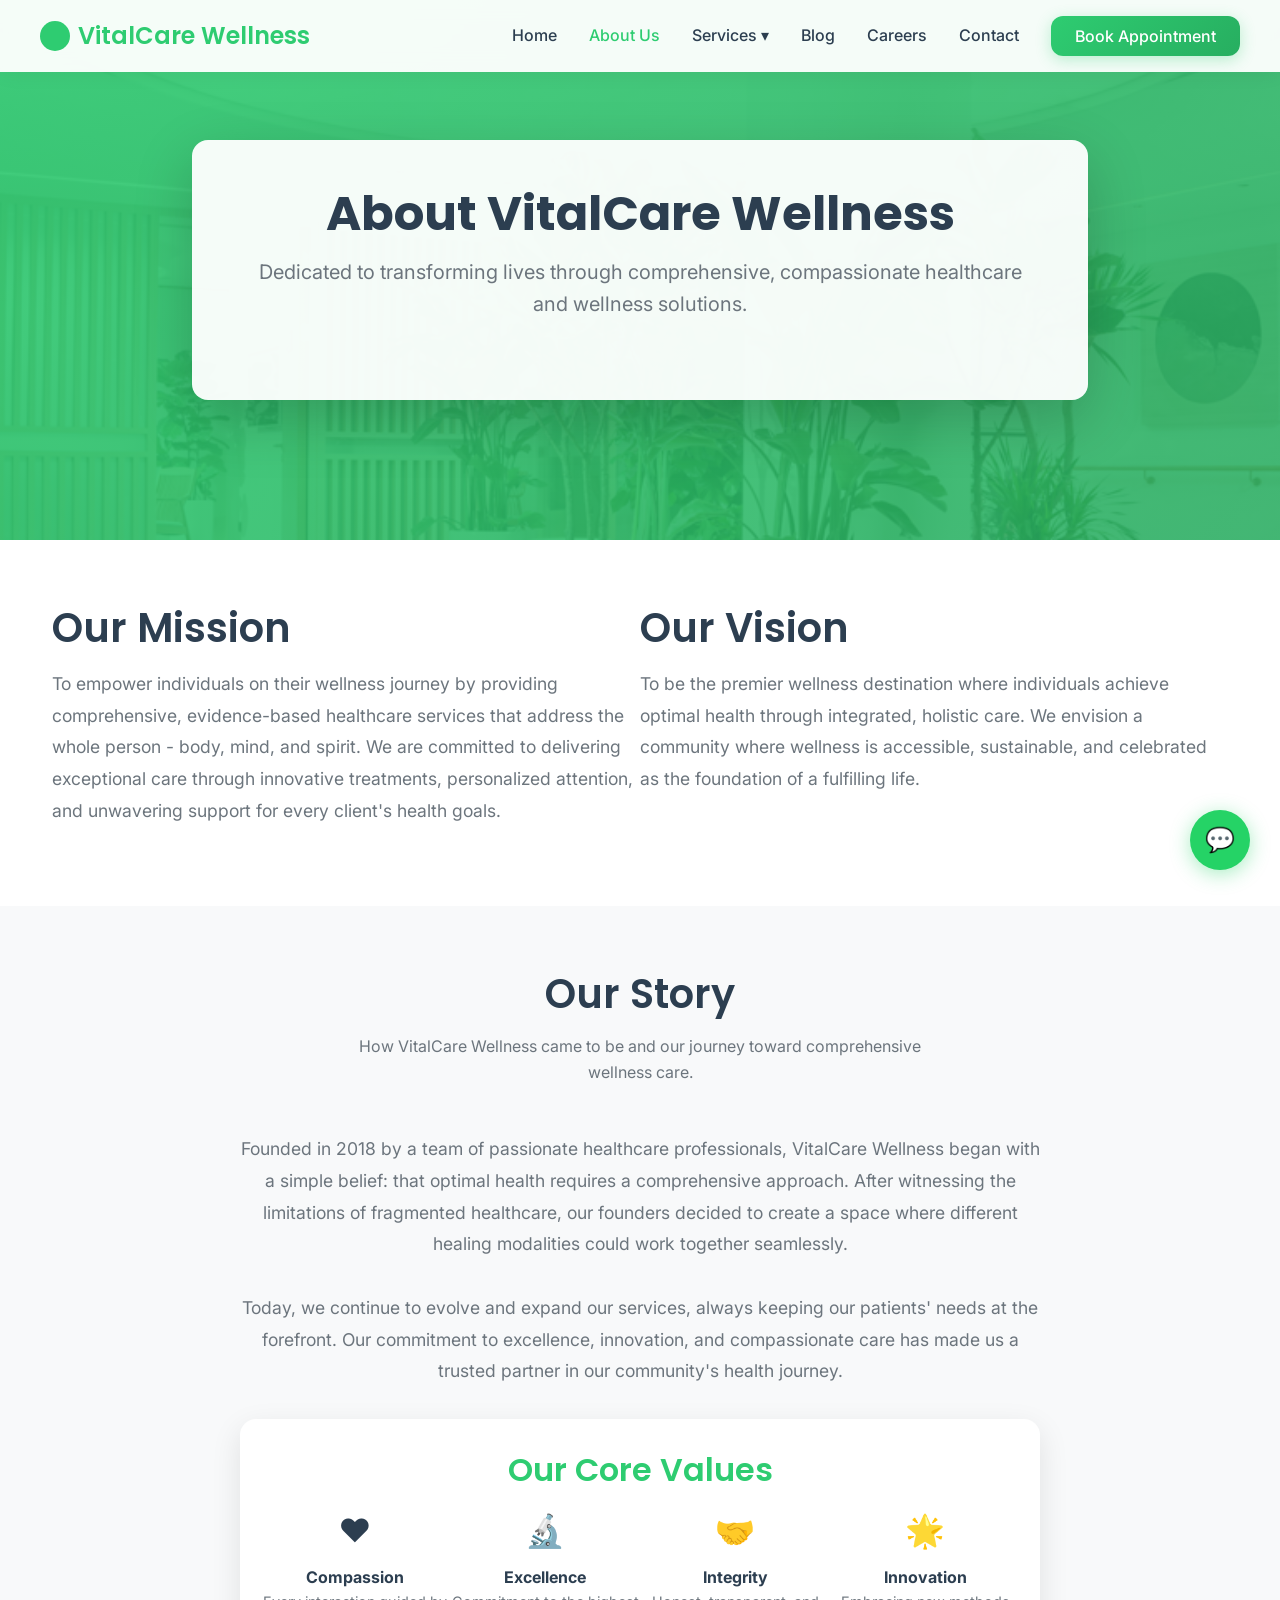
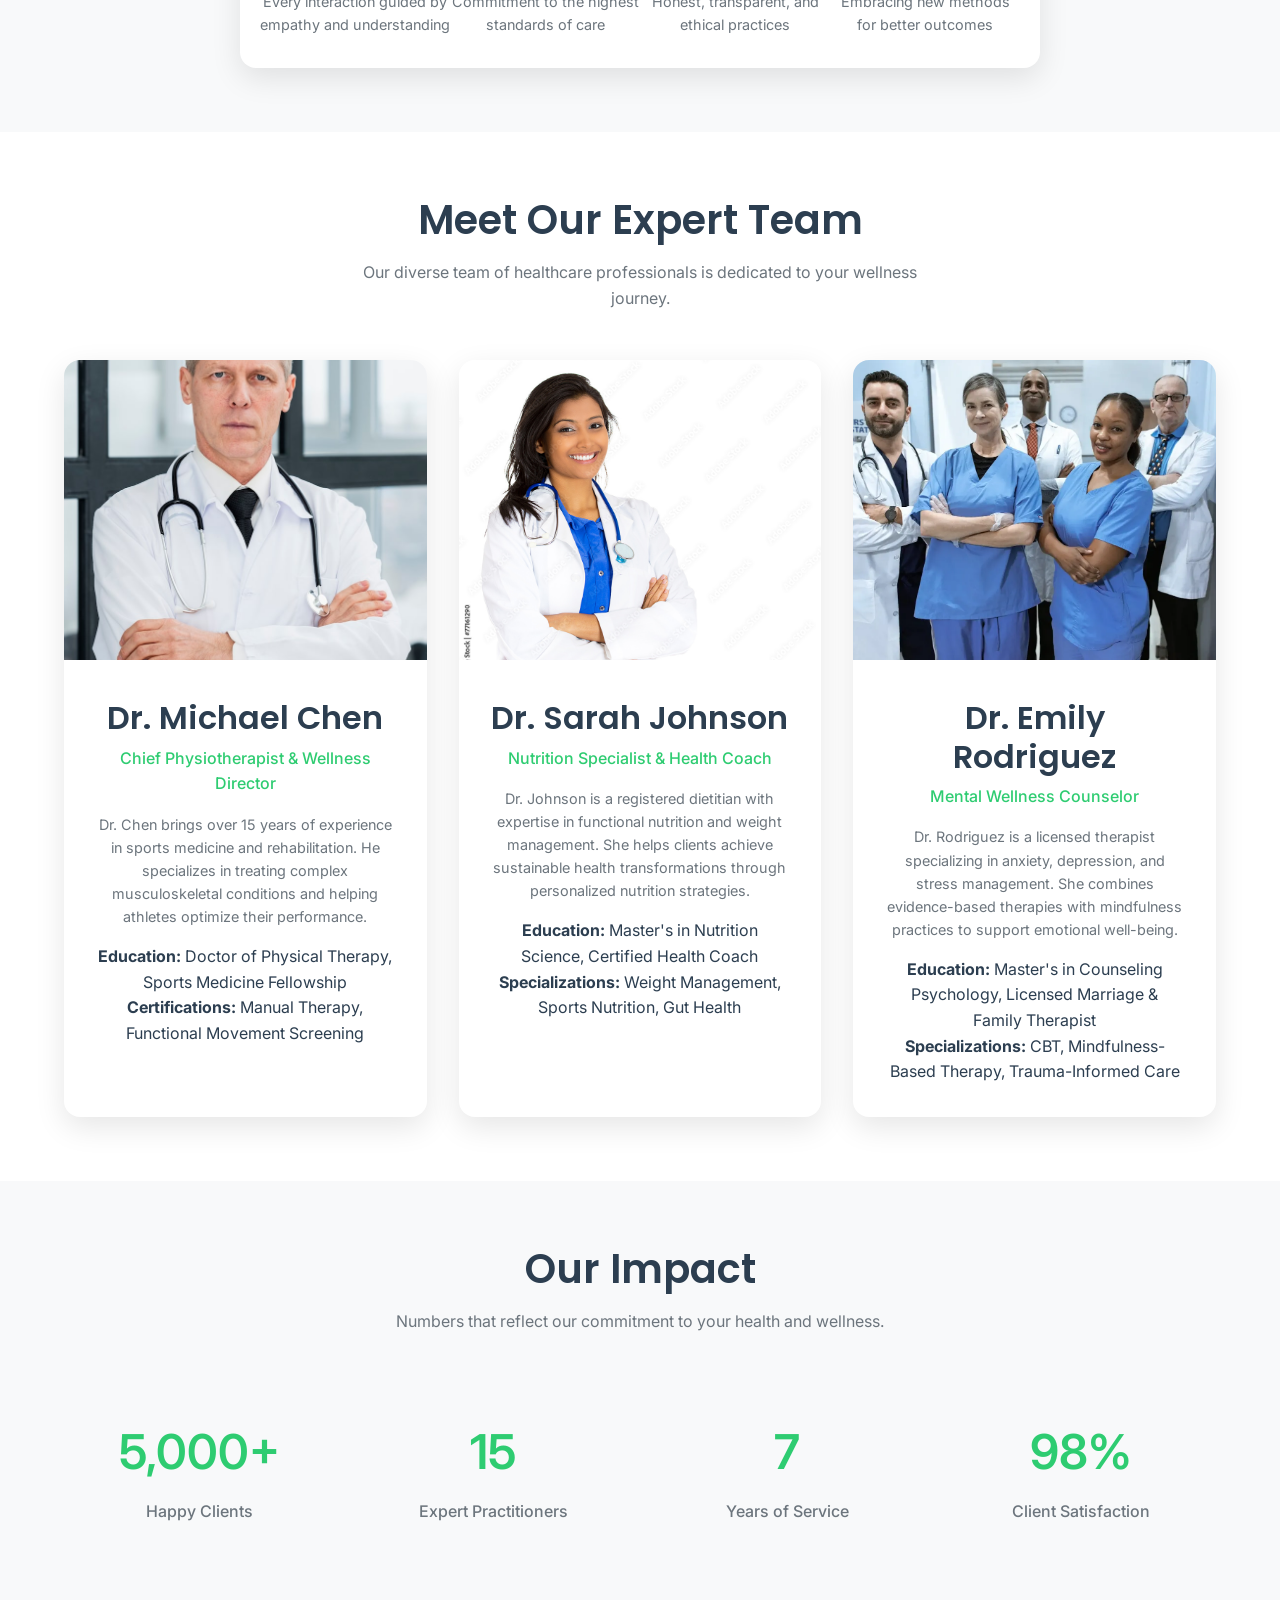
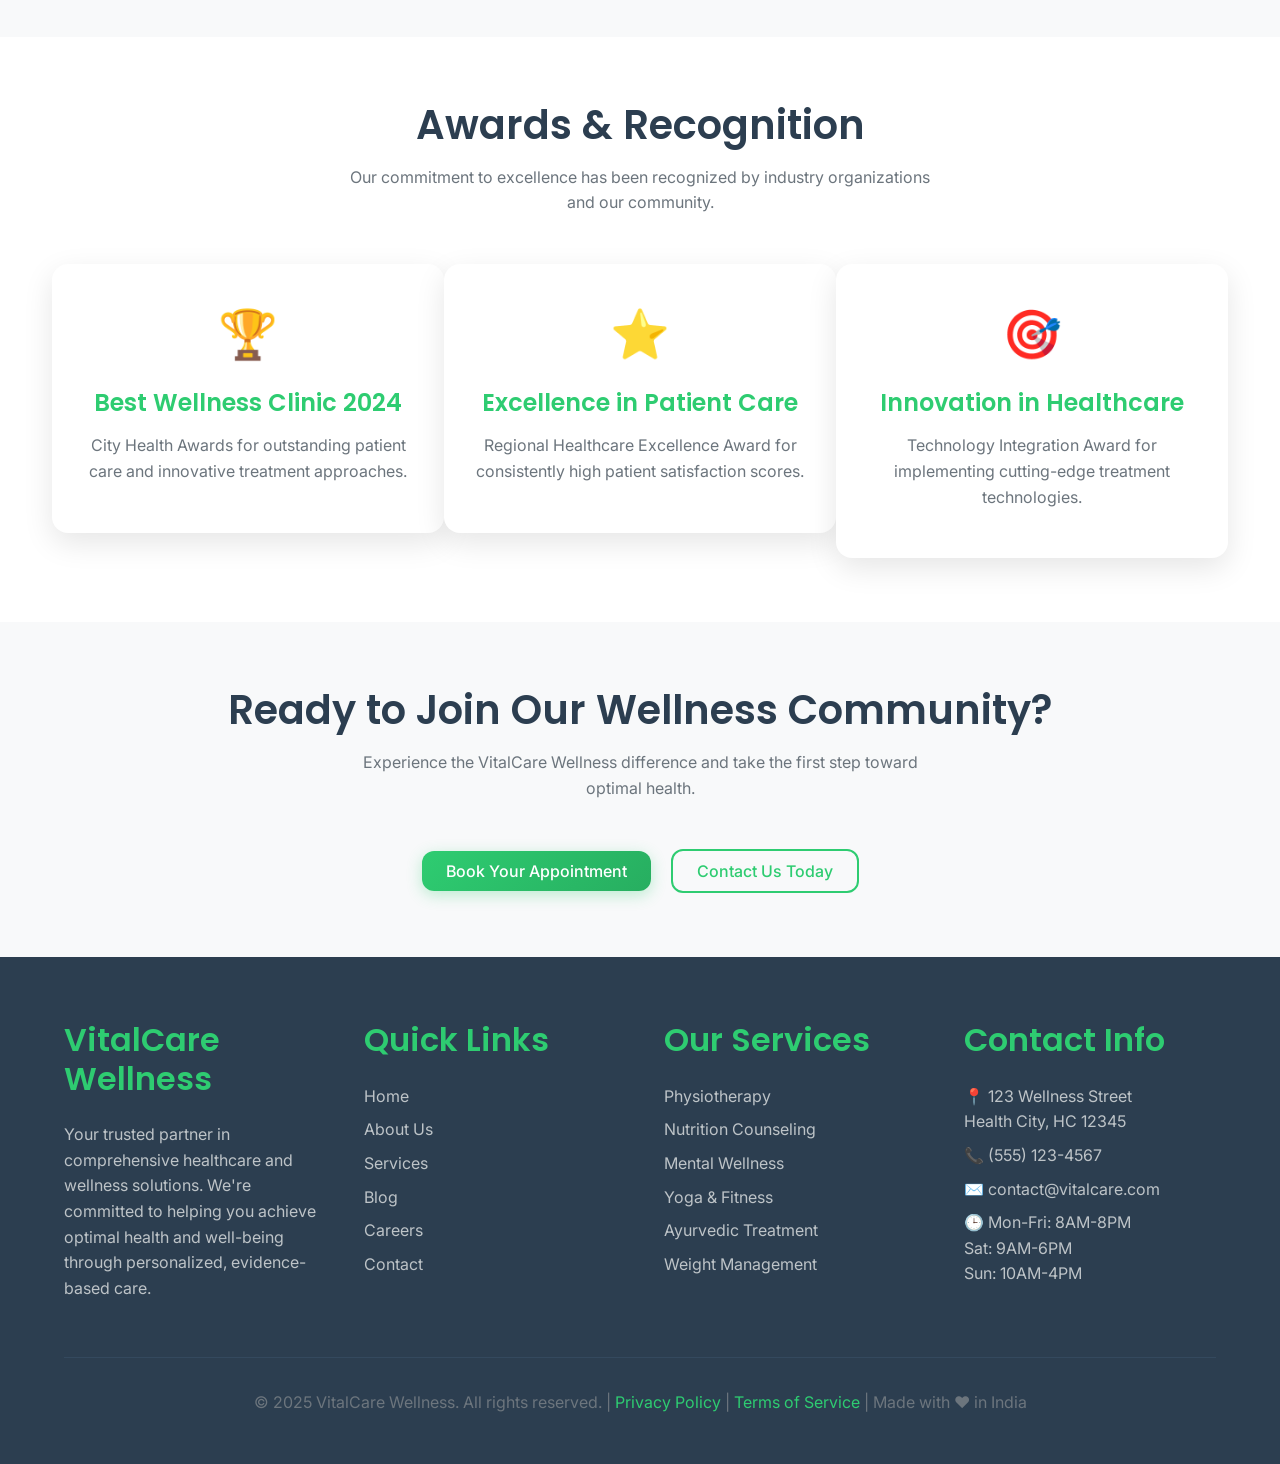
==== commit cf55c7b7: "Redesign services dropdown menu with animations and icons ## Major Improvements:  ### 1. Fixed Bulle" ====
--- a/about.html
+++ b/about.html
@@ -23,14 +23,14 @@
                     <a href="about.html" class="nav-link active">About Us</a>
                 </li>
                 <li class="nav-item dropdown">
-                    <a href="index.html#services" class="nav-link">Services</a>
+                    <a href="index.html#services" class="nav-link">Services ▾</a>
                     <ul class="dropdown-menu">
-                        <li><a href="services/physiotherapy.html" class="dropdown-item">Physiotherapy</a></li>
-                        <li><a href="services/nutrition.html" class="dropdown-item">Nutrition Counseling</a></li>
-                        <li><a href="services/mental-wellness.html" class="dropdown-item">Mental Wellness</a></li>
-                        <li><a href="services/yoga-fitness.html" class="dropdown-item">Yoga & Fitness</a></li>
-                        <li><a href="services/ayurveda.html" class="dropdown-item">Ayurvedic Treatment</a></li>
-                        <li><a href="services/weight-management.html" class="dropdown-item">Weight Management</a></li>
+                        <li><a href="services/physiotherapy.html" class="dropdown-item"><span class="service-icon">🏃‍♂️</span> Physiotherapy</a></li>
+                        <li><a href="services/nutrition.html" class="dropdown-item"><span class="service-icon">🥗</span> Nutrition Counseling</a></li>
+                        <li><a href="services/mental-wellness.html" class="dropdown-item"><span class="service-icon">🧠</span> Mental Wellness</a></li>
+                        <li><a href="services/yoga-fitness.html" class="dropdown-item"><span class="service-icon">🧘‍♀️</span> Yoga <li><a href="services/yoga-fitness.html" class="dropdown-item">Yoga & Fitness</a></li> Fitness</a></li>
+                        <li><a href="services/ayurveda.html" class="dropdown-item"><span class="service-icon">🌿</span> Ayurvedic Treatment</a></li>
+                        <li><a href="services/weight-management.html" class="dropdown-item"><span class="service-icon">⚖️</span> Weight Management</a></li>
                     </ul>
                 </li>
                 <li class="nav-item">
--- a/css/styles.css
+++ b/css/styles.css
@@ -194,33 +194,125 @@
   top: 100%;
   left: 0;
   background: var(--white);
-  box-shadow: 0 10px 40px rgba(0, 0, 0, 0.1);
+  box-shadow: 0 15px 50px rgba(0, 0, 0, 0.15);
   border-radius: var(--border-radius);
-  padding: var(--spacing-sm);
-  min-width: 200px;
+  padding: var(--spacing-md);
+  min-width: 260px;
   opacity: 0;
   visibility: hidden;
-  transform: translateY(-10px);
-  transition: var(--transition);
+  transform: translateY(-20px) scale(0.95);
+  transition: all 0.4s cubic-bezier(0.68, -0.55, 0.265, 1.55);
+  list-style: none;
+  border: 1px solid rgba(46, 204, 113, 0.1);
+  z-index: 1000;
 }
 
 .dropdown:hover .dropdown-menu {
   opacity: 1;
   visibility: visible;
-  transform: translateY(0);
+  transform: translateY(0) scale(1);
+}
+
+.dropdown-menu li {
+  list-style: none;
+  margin: 0;
+  padding: 0;
+  opacity: 0;
+  transform: translateX(-10px);
+  animation: slideIn 0.3s ease forwards;
+}
+
+.dropdown:hover .dropdown-menu li:nth-child(1) { animation-delay: 0.1s; }
+.dropdown:hover .dropdown-menu li:nth-child(2) { animation-delay: 0.15s; }
+.dropdown:hover .dropdown-menu li:nth-child(3) { animation-delay: 0.2s; }
+.dropdown:hover .dropdown-menu li:nth-child(4) { animation-delay: 0.25s; }
+.dropdown:hover .dropdown-menu li:nth-child(5) { animation-delay: 0.3s; }
+.dropdown:hover .dropdown-menu li:nth-child(6) { animation-delay: 0.35s; }
+
+@keyframes slideIn {
+  to {
+    opacity: 1;
+    transform: translateX(0);
+  }
 }
 
 .dropdown-item {
-  display: block;
-  padding: var(--spacing-xs) var(--spacing-sm);
+  display: flex;
+  align-items: center;
+  padding: 12px 16px;
   color: var(--text-dark);
   border-radius: calc(var(--border-radius) * 0.5);
-  transition: var(--transition-fast);
+  transition: all 0.3s ease;
+  font-weight: 500;
+  position: relative;
+  overflow: hidden;
+  margin-bottom: 4px;
+}
+
+.dropdown-item::before {
+  content: '▸';
+  margin-right: 10px;
+  color: var(--primary-green);
+  font-size: 1.2rem;
+  transition: all 0.3s ease;
+  transform: translateX(-5px);
+  opacity: 0;
+}
+
+.dropdown-item:hover::before {
+  transform: translateX(0);
+  opacity: 1;
+}
+
+.dropdown-item::after {
+  content: '';
+  position: absolute;
+  left: 0;
+  top: 0;
+  height: 100%;
+  width: 0;
+  background: linear-gradient(90deg, var(--primary-green), var(--secondary-green));
+  transition: width 0.4s ease;
+  z-index: -1;
+  opacity: 0.1;
 }
 
 .dropdown-item:hover {
-  background: var(--background-light);
+  background: linear-gradient(135deg, rgba(46, 204, 113, 0.1), rgba(39, 174, 96, 0.15));
   color: var(--primary-green);
+  transform: translateX(5px);
+  box-shadow: 0 4px 15px rgba(46, 204, 113, 0.2);
+  padding-left: 20px;
+}
+
+.dropdown-item:hover::after {
+  width: 100%;
+}
+
+.dropdown-item:active {
+  transform: translateX(3px) scale(0.98);
+}
+
+.service-icon {
+  display: inline-block;
+  margin-right: 8px;
+  font-size: 1.2rem;
+  transition: transform 0.3s ease;
+}
+
+.dropdown-item:hover .service-icon {
+  transform: scale(1.2) rotate(5deg);
+}
+
+/* Dropdown arrow indicator */
+.dropdown > .nav-link::after {
+  display: inline-block;
+  margin-left: 5px;
+  transition: transform 0.3s ease;
+}
+
+.dropdown:hover > .nav-link::after {
+  transform: rotate(180deg);
 }
 
 /* Mobile Menu */
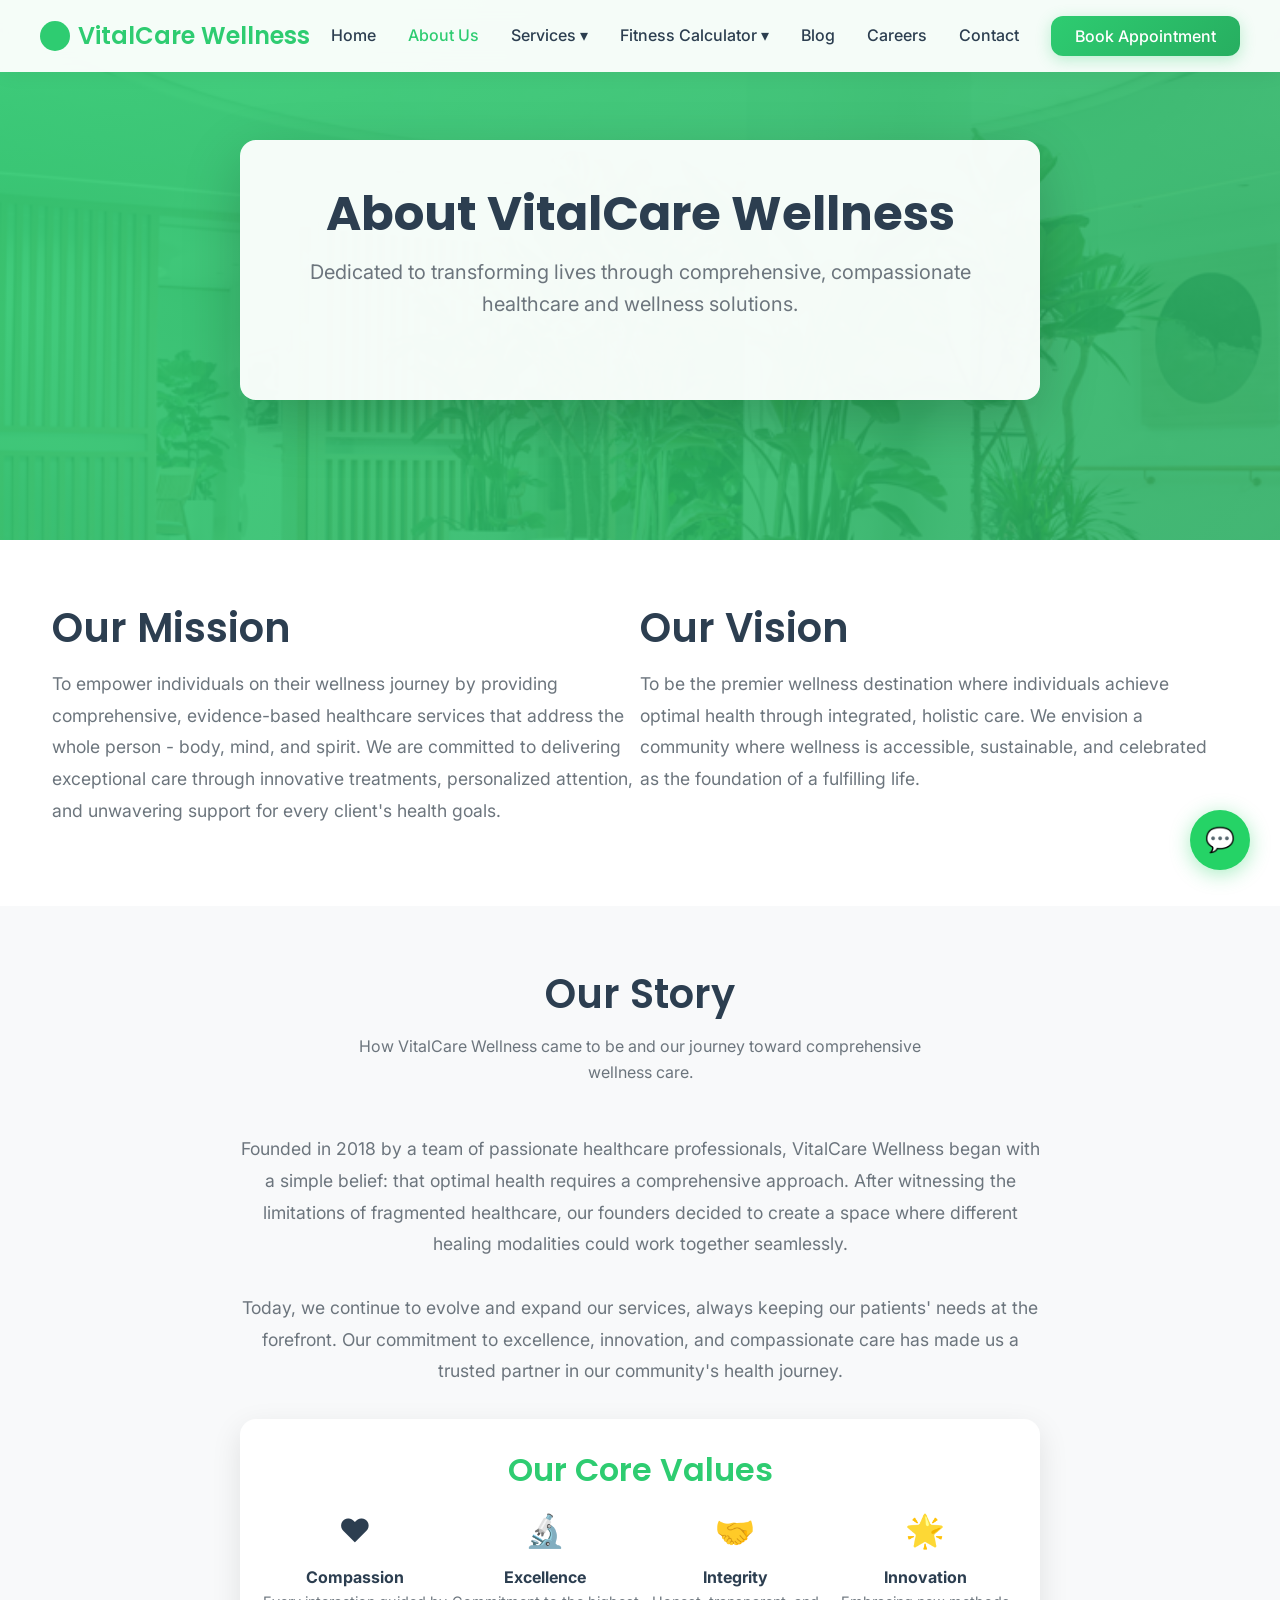
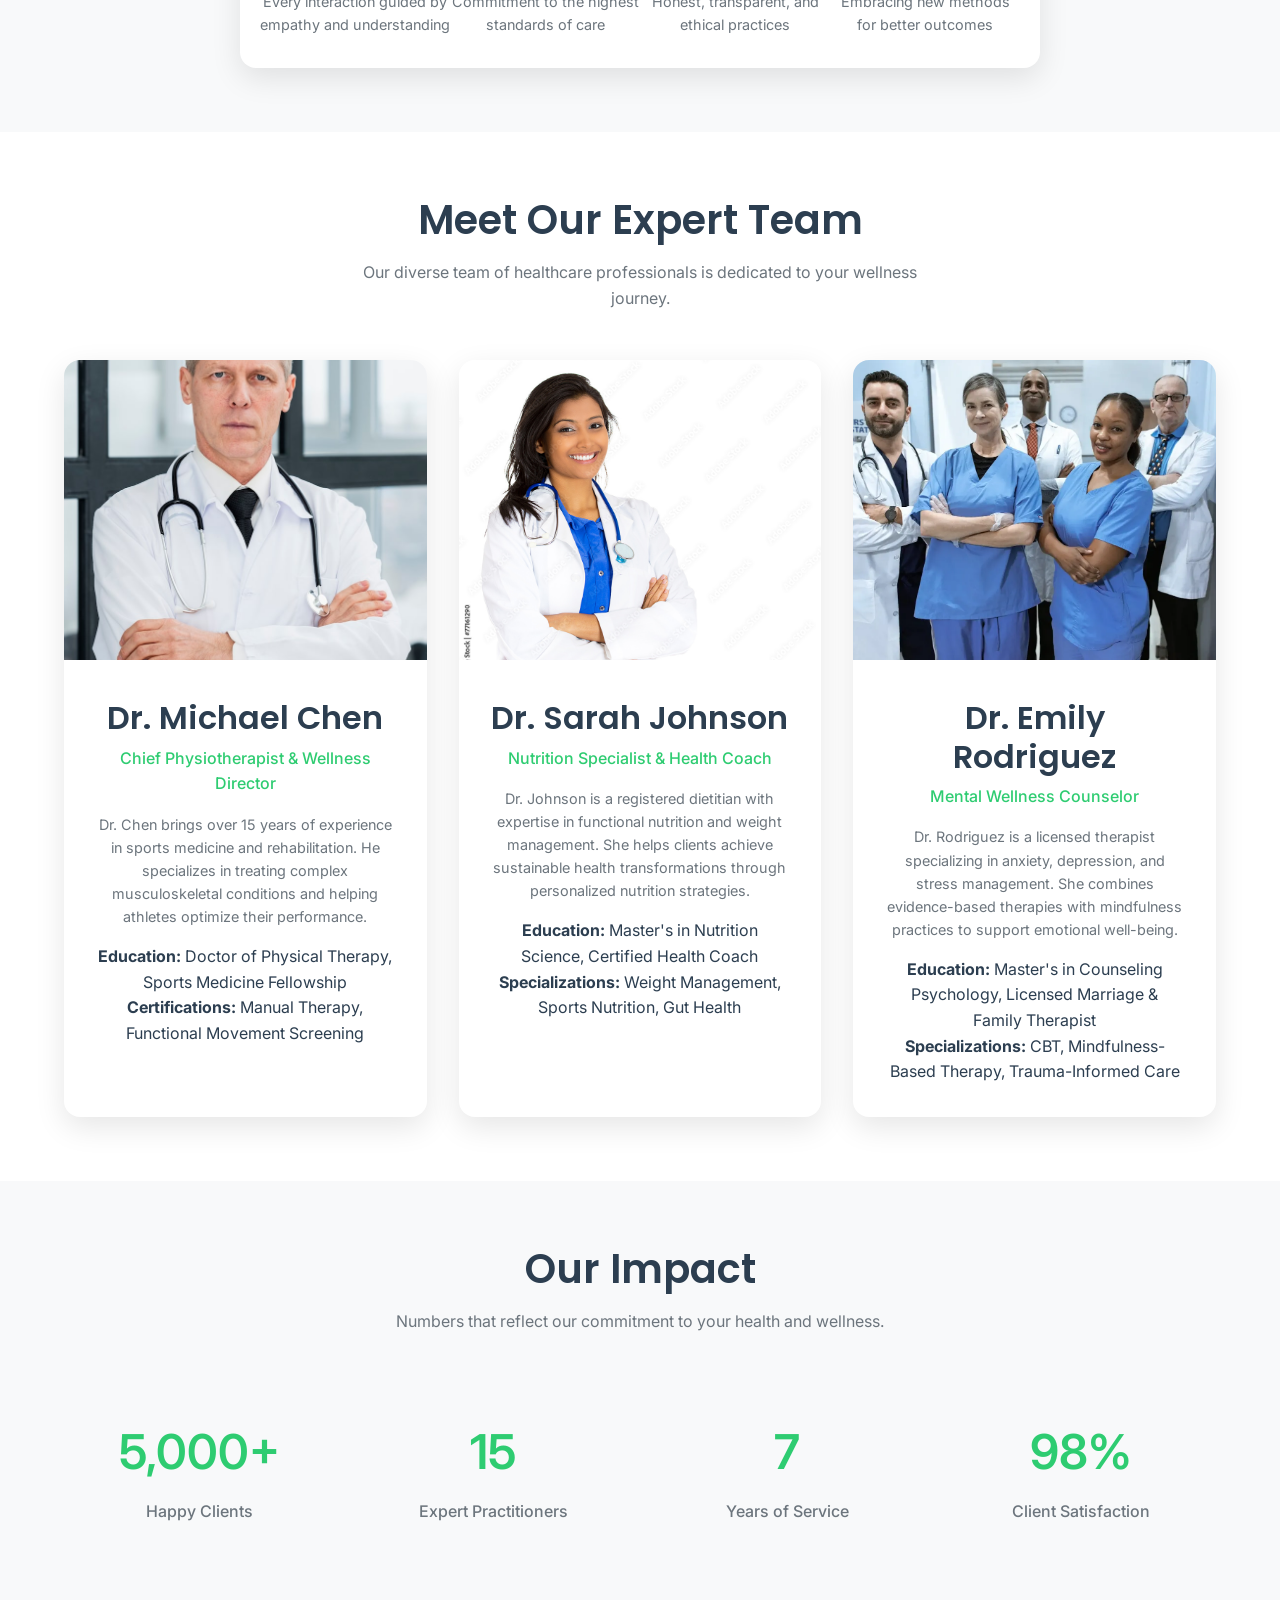
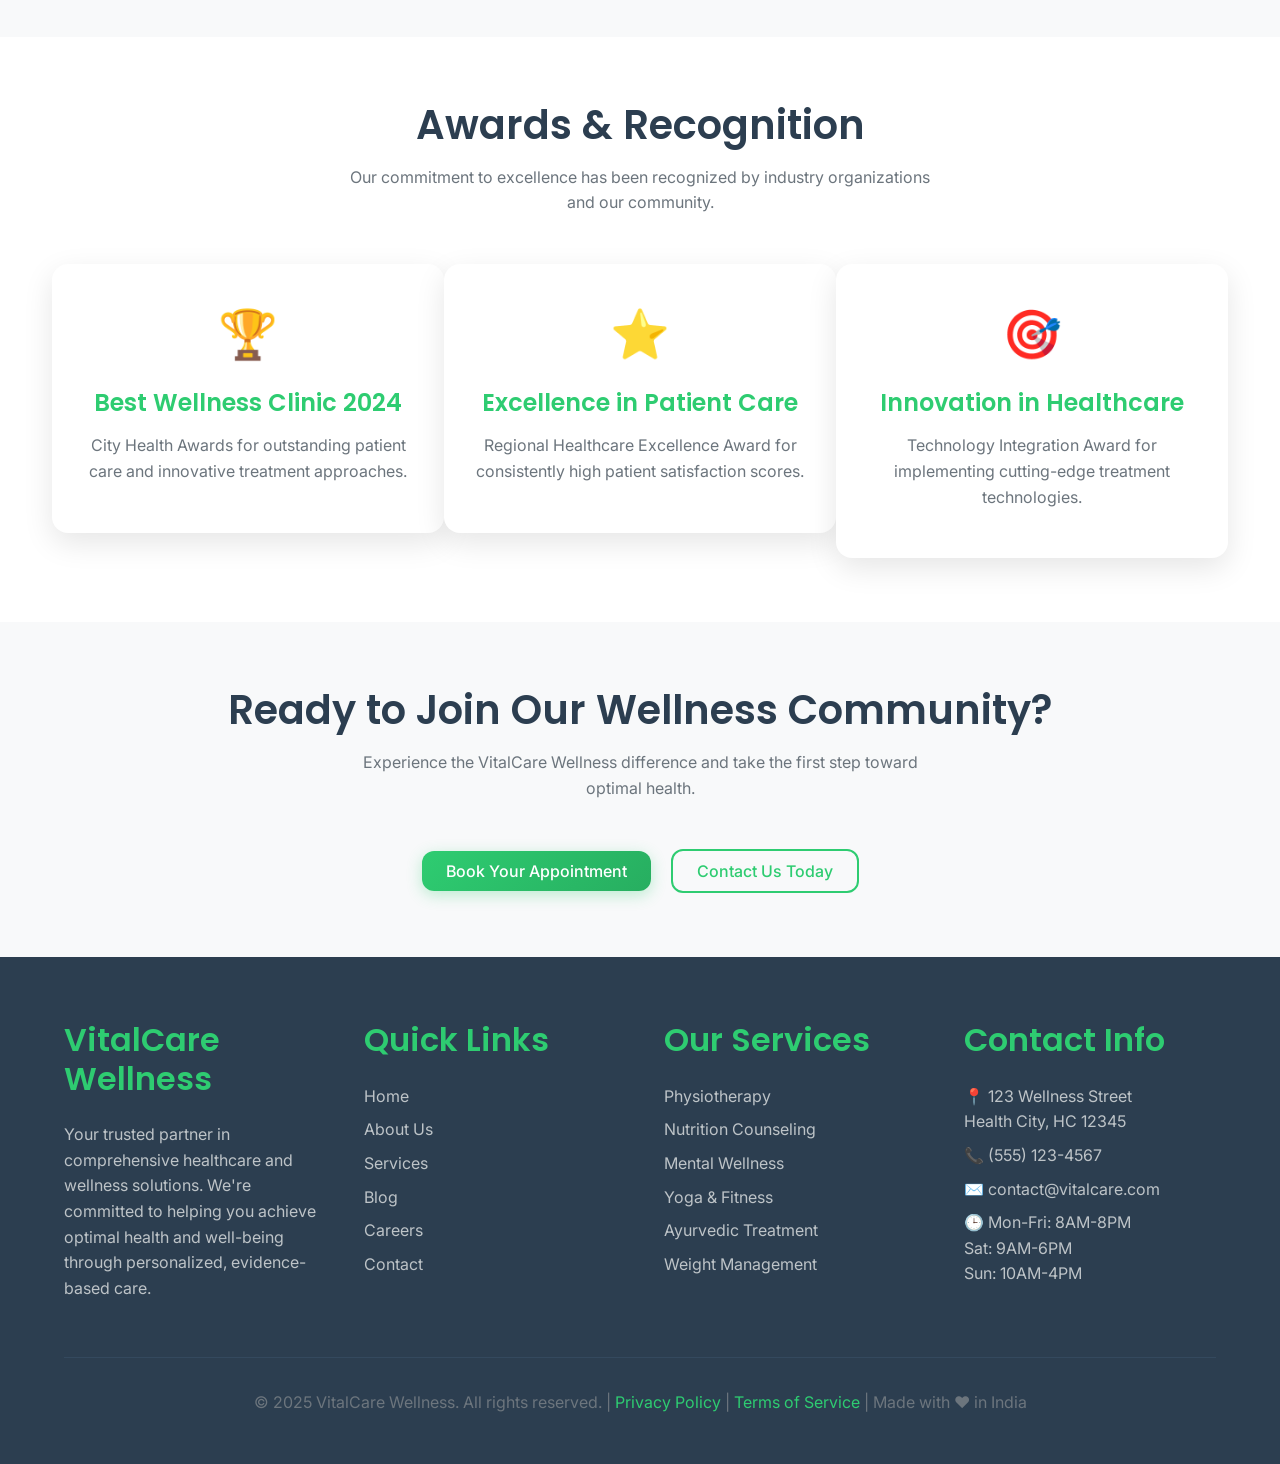
==== commit caf99cbf: "Move Fitness Calculator section and add navigation menu ## Major Changes:  ### 1. Repositioned Fitne" ====
--- a/about.html
+++ b/about.html
@@ -33,6 +33,13 @@
                         <li><a href="services/weight-management.html" class="dropdown-item"><span class="service-icon">⚖️</span> Weight Management</a></li>
                     </ul>
                 </li>
+                <li class="nav-item dropdown">
+                    <a href="index.html#calculators" class="nav-link">Fitness Calculator ▾</a>
+                    <ul class="dropdown-menu">
+                        <li><a href="index.html#calculators" class="dropdown-item"><span class="service-icon">📊</span> BMI Calculator</a></li>
+                        <li><a href="index.html#calculators" class="dropdown-item"><span class="service-icon">🔥</span> Calorie Calculator</a></li>
+                    </ul>
+                </li>
                 <li class="nav-item">
                     <a href="blog.html" class="nav-link">Blog</a>
                 </li>
@@ -62,6 +69,7 @@
                 <li><a href="services/yoga-fitness.html" class="mobile-nav-link">Yoga & Fitness</a></li>
                 <li><a href="services/ayurveda.html" class="mobile-nav-link">Ayurvedic Treatment</a></li>
                 <li><a href="services/weight-management.html" class="mobile-nav-link">Weight Management</a></li>
+                <li><a href="index.html#calculators" class="mobile-nav-link">Fitness Calculator</a></li>
                 <li><a href="blog.html" class="mobile-nav-link">Blog</a></li>
                 <li><a href="career.html" class="mobile-nav-link">Careers</a></li>
                 <li><a href="contact.html" class="mobile-nav-link">Contact</a></li>
--- a/css/styles.css
+++ b/css/styles.css
@@ -419,16 +419,19 @@
   background: linear-gradient(135deg, rgba(46, 204, 113, 0.85), rgba(39, 174, 96, 0.85)), url('../images/hero-wellness.jpg') center/cover;
   display: flex;
   align-items: center;
+  justify-content: center;
   position: relative;
   color: var(--white);
 }
 
 .hero-content {
-  padding-top: 80px;
   background: rgba(255, 255, 255, 0.95);
-  padding: var(--spacing-xl);
+  padding: var(--spacing-xxl);
   border-radius: var(--border-radius-lg);
   box-shadow: 0 20px 60px rgba(0, 0, 0, 0.2);
+  max-width: 800px;
+  margin: 0 auto;
+  text-align: center;
 }
 
 .hero-title {
@@ -471,7 +474,8 @@
 .hero-buttons {
   display: flex;
   gap: var(--spacing-md);
-  margin-bottom: var(--spacing-xl);
+  justify-content: center;
+  flex-wrap: wrap;
 }
 
 .appointment-card {
@@ -1189,3 +1193,35 @@
     font-size: 0.95rem !important;
   }
 }
+
+/* Hero section mobile improvements */
+@media (max-width: 768px) {
+  .hero {
+    min-height: 100vh;
+    padding: var(--spacing-lg) 0;
+  }
+
+  .hero-content {
+    padding: var(--spacing-xl) var(--spacing-lg);
+  }
+
+  .hero-buttons {
+    flex-direction: column;
+    width: 100%;
+  }
+
+  .hero-buttons .btn {
+    width: 100%;
+  }
+}
+
+@media (max-width: 480px) {
+  .hero {
+    min-height: 90vh;
+  }
+
+  .hero-content {
+    padding: var(--spacing-lg) var(--spacing-md);
+    margin: var(--spacing-md);
+  }
+}
